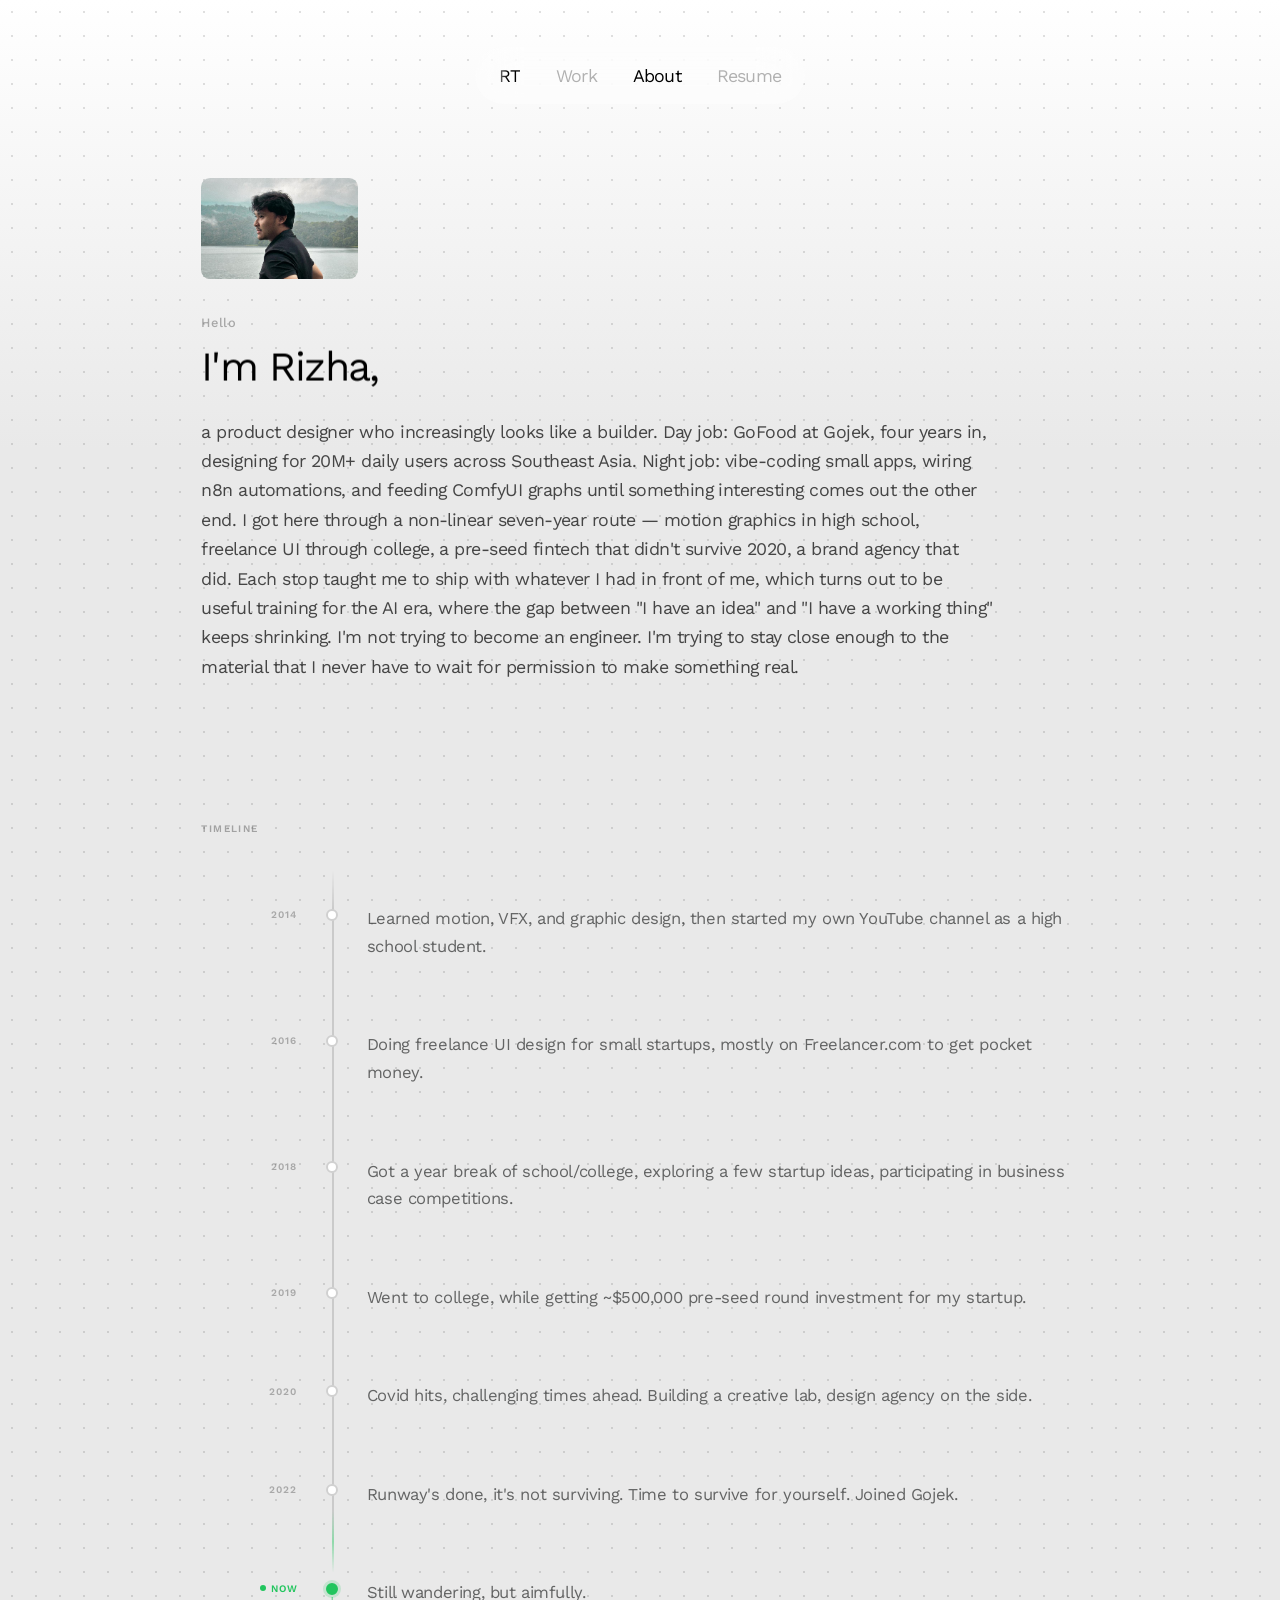
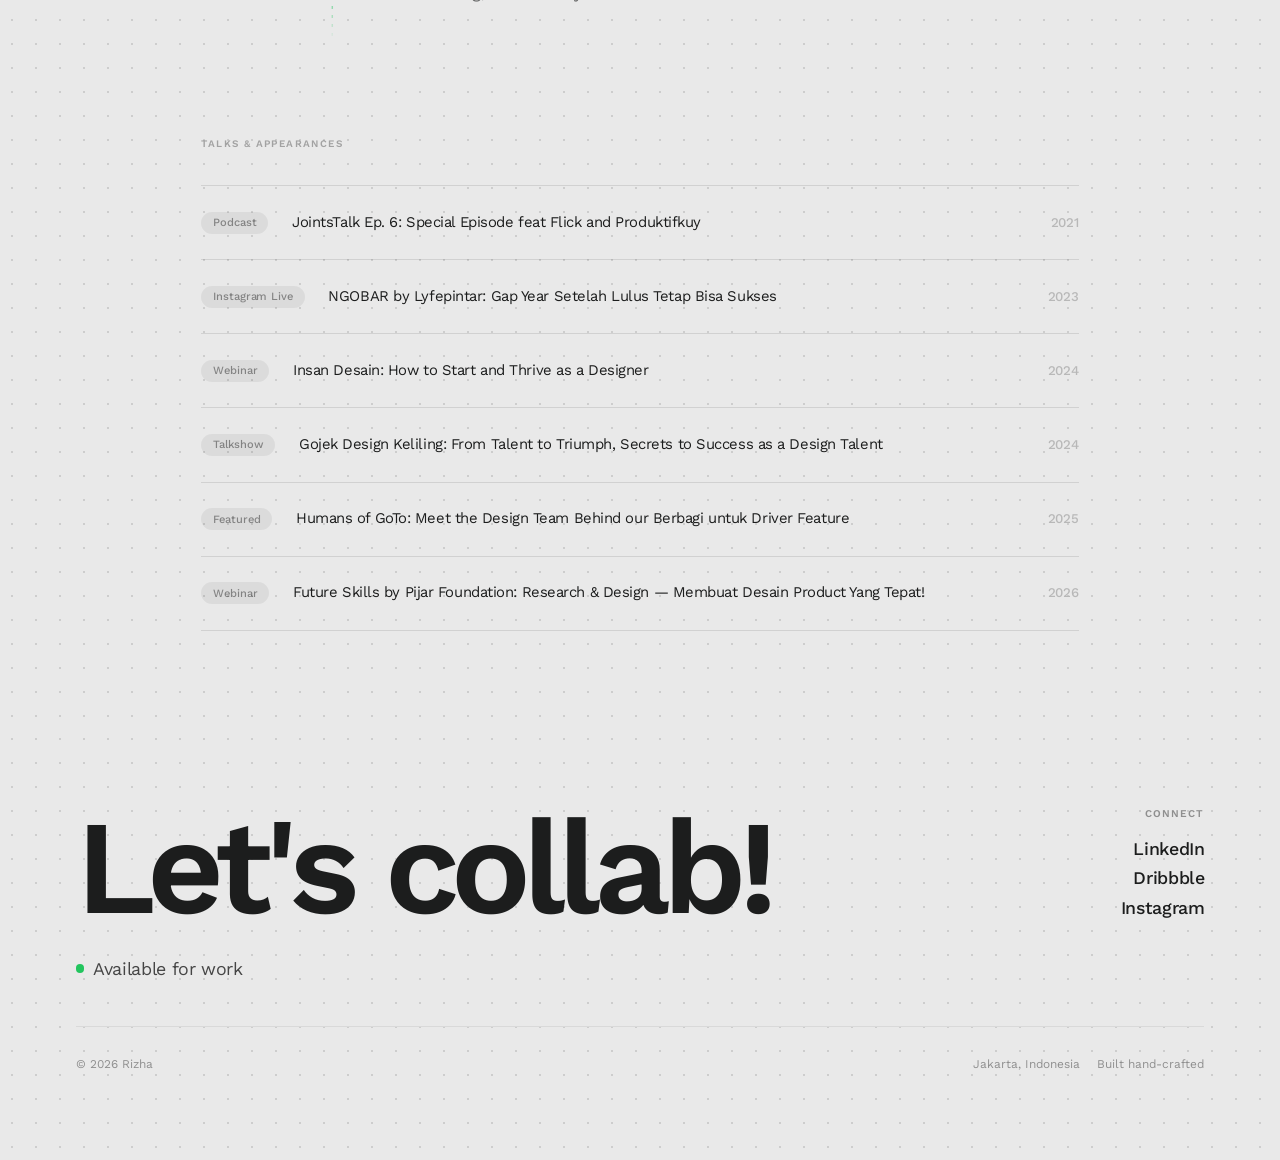
==== about.html @ 887050c5 "Update resume header and footer social links across all pages - Remove "Resume" label and shrink nam" ====
<!DOCTYPE html>
<html lang="en">
<head>
  <meta charset="UTF-8">
  <meta name="viewport" content="width=device-width, initial-scale=1.0">
  <title>About — Rizha Teuku</title>
  <meta name="description" content="The story of how I got here — motion graphics, startups, a pandemic, and eventually Gojek.">
  <link rel="icon" type="image/svg+xml" href="favicon.svg">
  <link rel="preconnect" href="https://fonts.googleapis.com">
  <link rel="preconnect" href="https://fonts.gstatic.com" crossorigin>
  <link href="https://fonts.googleapis.com/css2?family=Work+Sans:wght@400;500;600&display=swap" rel="stylesheet">
  <style>
    *, *::before, *::after { box-sizing: border-box; margin: 0; padding: 0; }
    html { scroll-behavior: smooth; }
    a { color: inherit; text-decoration: none; }
    img { display: block; }

    body {
      font-family: 'Work Sans', sans-serif;
      background-color: #e9e9e9;
      background-image:
        radial-gradient(circle, rgba(0,0,0,0.12) 1px, transparent 1px),
        linear-gradient(to bottom, #ffffff 0%, #e9e9e9 clamp(400px, 35vw, 900px));
      background-size: 24px 24px, 100% 100%;
      background-repeat: repeat, no-repeat;
      min-height: 100vh;
      color: #1c1d1d;
      -webkit-font-smoothing: antialiased;
      overflow-x: hidden;
    }

    /* ── NAV ──────────────────────────────────────────────── */
    nav {
      position: fixed;
      top: clamp(20px, 3.7vw, 64px);
      left: 50%;
      transform: translateX(-50%) translateY(-8px);
      display: flex;
      align-items: center;
      gap: clamp(20px, 2.78vw, 48px);
      padding: clamp(10px, 1.39vw, 24px) clamp(16px, 1.85vw, 32px);
      background: rgba(255, 255, 255, 0.4);
      backdrop-filter: blur(20px);
      -webkit-backdrop-filter: blur(20px);
      border-radius: 60px;
      font-size: clamp(13px, 1.39vw, 24px);
      letter-spacing: -0.04em;
      white-space: nowrap;
      z-index: 100;
      opacity: 0;
      animation: navIn 0.7s cubic-bezier(0.16, 1, 0.3, 1) 0.1s forwards;
    }
    .nav-logo {
      background: linear-gradient(90deg,
        #000 0%, #000 20%,
        #777 35%, #ccc 48%, #fff 50%, #ccc 52%, #777 65%,
        #000 80%, #000 100%
      );
      background-size: 300% 100%;
      background-position: 100% center;
      -webkit-background-clip: text;
      background-clip: text;
      -webkit-text-fill-color: transparent;
      color: transparent;
      transition:
        background-position 0.5s cubic-bezier(0.16, 1, 0.3, 1),
        letter-spacing     0.4s cubic-bezier(0.34, 1.56, 0.64, 1);
    }
    .nav-logo:hover {
      background-position: 50% center;
      letter-spacing: 0.1em;
    }
    .nav-link { color: rgba(0, 0, 0, 0.3); transition: color 0.2s; }
    .nav-link:hover { color: #000; }
    .nav-link.active { color: #000; }

    /* ── HERO ─────────────────────────────────────────────── */
    .hero {
      padding: clamp(120px, 13.89vw, 240px) clamp(24px, 15.74vw, 272px) clamp(60px, 5.56vw, 96px);
    }
    .hero-photo {
      width: clamp(131px, 12.24vw, 206px);
      height: auto;
      border-radius: clamp(8px, 0.7vw, 12px);
      margin-bottom: clamp(24px, 2.8vw, 48px);
      display: block;
      opacity: 0;
      transform: translateY(16px);
      animation: fadeUp 0.8s cubic-bezier(0.16, 1, 0.3, 1) 0.2s forwards;
    }
    .greeting-wrap {
      overflow: hidden;
      height: clamp(20px, 1.6vw, 28px);
      margin-bottom: clamp(6px, 0.7vw, 12px);
      opacity: 0;
      animation: fadeUp 0.6s cubic-bezier(0.16, 1, 0.3, 1) 0.15s forwards;
    }
    .greeting {
      display: block;
      font-size: clamp(12px, 1vw, 17px);
      font-weight: 500;
      letter-spacing: 0.05em;
      color: rgba(0, 0, 0, 0.3);
      opacity: 0;
      transform: translateY(10px);
      transition: opacity 0.4s ease, transform 0.45s cubic-bezier(0.16, 1, 0.3, 1);
    }
    .greeting.visible { opacity: 1; transform: translateY(0); }
    .greeting.leaving { opacity: 0; transform: translateY(-10px); }

    .hero h1 {
      font-size: clamp(22px, 3.2vw, 54px);
      font-weight: 400;
      line-height: 1.12;
      letter-spacing: -0.04em;
      margin-bottom: clamp(16px, 1.85vw, 32px);
    }
    .line-mask {
      display: block;
      overflow: hidden;
      padding-bottom: 0.06em;
    }
    .line-inner {
      display: block;
      will-change: transform;
    }
    .line-inner.black {
      color: #000;
      transform: translateY(110%);
      animation: lineUp 1s cubic-bezier(0.16, 1, 0.3, 1) 0.35s forwards;
    }
    .line-inner.gray {
      color: #8f8f8f;
      transform: translateY(110%);
      animation: lineUp 1s cubic-bezier(0.16, 1, 0.3, 1) 0.52s forwards;
    }
    .hero-caption {
      font-size: clamp(15px, 1.39vw, 24px);
      color: #454545;
      letter-spacing: -0.03em;
      line-height: 1.65;
      max-width: 72ch;
      opacity: 0;
      transform: translateY(16px);
      animation: fadeUp 0.8s cubic-bezier(0.16, 1, 0.3, 1) 0.85s forwards;
    }

    /* ── SHARED SECTION LAYOUT ────────────────────────────── */
    .content-section {
      padding: clamp(40px, 5.56vw, 96px) clamp(24px, 15.74vw, 272px) clamp(64px, 7.5vw, 130px);
    }
    .section-label {
      font-size: clamp(10px, 0.75vw, 12px);
      font-weight: 600;
      letter-spacing: 0.14em;
      text-transform: uppercase;
      color: rgba(0, 0, 0, 0.3);
      margin-bottom: clamp(24px, 2.78vw, 48px);
    }

    /* ── TIMELINE ─────────────────────────────────────────── */
    .timeline-list {
      position: relative;
    }
    /* solid spine: fades in at top, ends at transparent just before the Now dot */
    .timeline-list::before {
      content: '';
      position: absolute;
      left: calc(clamp(56px, 7.5vw, 128px) + clamp(14px, 1.85vw, 32px) + 11px);
      top: 0;
      bottom: 0;
      width: 1.5px;
      background: linear-gradient(
        to bottom,
        transparent 0%,
        rgba(0, 0, 0, 0.13) 5%,
        rgba(0, 0, 0, 0.13) 83%,
        rgba(34, 197, 94, 0.45) 87%,
        transparent 91%
      );
      transform-origin: top;
      transform: scaleY(0);
      transition: transform 1.5s cubic-bezier(0.16, 1, 0.3, 1);
    }
    .timeline-list.spine-visible::before {
      transform: scaleY(1);
    }
    .timeline-entry {
      display: grid;
      grid-template-columns: clamp(56px, 7.5vw, 128px) 22px 1fr;
      column-gap: clamp(14px, 1.85vw, 32px);
      align-items: start;
      padding: clamp(24px, 2.78vw, 48px) 0;
      opacity: 0;
      transform: translateY(20px);
      transition:
        opacity   0.65s cubic-bezier(0.16, 1, 0.3, 1),
        transform 0.65s cubic-bezier(0.16, 1, 0.3, 1);
    }
    .timeline-entry.revealed { opacity: 1; transform: translateY(0); }

    .timeline-year {
      font-size: clamp(10px, 0.76vw, 13px);
      font-weight: 600;
      letter-spacing: 0.10em;
      text-transform: uppercase;
      color: rgba(0, 0, 0, 0.28);
      padding-top: 0.35em;
      text-align: right;
      white-space: nowrap;
      transition: color 0.2s;
    }
    .timeline-entry:hover .timeline-year { color: rgba(0, 0, 0, 0.55); }
    .timeline-year.now {
      display: flex;
      align-items: center;
      justify-content: flex-end;
      gap: 5px;
      color: #22c55e;
      letter-spacing: 0.08em;
    }
    .now-dot {
      display: inline-block;
      width: 6px;
      height: 6px;
      border-radius: 50%;
      background: #22c55e;
      flex-shrink: 0;
      animation: dotPulse 2.4s ease-in-out infinite;
    }
    .timeline-dot-col {
      display: flex;
      justify-content: center;
      padding-top: 0.2em;
      position: relative;
    }
    /* dotted fading tail below the Now dot */
    .timeline-entry:last-child .timeline-dot-col::after {
      content: '';
      position: absolute;
      top: calc(0.2em + 14px);
      left: 50%;
      transform: translateX(-50%);
      width: 1.5px;
      height: 52px;
      background-image: repeating-linear-gradient(
        to bottom,
        rgba(34, 197, 94, 0.55) 0px,
        rgba(34, 197, 94, 0.55) 3px,
        transparent 3px,
        transparent 9px
      );
      -webkit-mask-image: linear-gradient(to bottom, black 0%, transparent 85%);
      mask-image: linear-gradient(to bottom, black 0%, transparent 85%);
      pointer-events: none;
    }
    .timeline-dot {
      width: 12px;
      height: 12px;
      border-radius: 50%;
      background: #fff;
      border: 2px solid #d0d0d0;
      flex-shrink: 0;
      position: relative;
      z-index: 1;
      transition:
        border-color 0.25s,
        transform    0.3s cubic-bezier(0.34, 1.56, 0.64, 1);
    }
    .timeline-entry:hover .timeline-dot {
      border-color: #888;
      transform: scale(1.25);
    }
    .timeline-entry:last-child .timeline-dot {
      background: #22c55e;
      border-color: #22c55e;
      box-shadow: 0 0 0 3px rgba(34, 197, 94, 0.18);
      animation: dotPulse 2.4s ease-in-out infinite;
    }
    .timeline-entry:last-child:hover .timeline-dot { transform: scale(1.2); }
    .timeline-text {
      font-size: clamp(15px, 1.3vw, 22px);
      color: rgba(28, 29, 29, 0.65);
      letter-spacing: -0.025em;
      line-height: 1.65;
      transition: color 0.2s;
    }
    .timeline-entry:hover .timeline-text { color: #1c1d1d; }

    /* ── TALKS ────────────────────────────────────────────── */
    .talk-entry {
      display: grid;
      grid-template-columns: auto 1fr auto;
      align-items: baseline;
      gap: clamp(12px, 1.85vw, 32px);
      padding: clamp(18px, 2vw, 34px) 0;
      border-top: 1px solid rgba(0, 0, 0, 0.1);
      opacity: 0;
      transform: translateY(20px);
      transition:
        opacity  0.65s cubic-bezier(0.16, 1, 0.3, 1),
        transform 0.65s cubic-bezier(0.16, 1, 0.3, 1);
    }
    .talk-entry:last-child { border-bottom: 1px solid rgba(0, 0, 0, 0.1); }
    .talk-entry.revealed { opacity: 1; transform: translateY(0); }

    .talk-type {
      font-size: clamp(11px, 0.87vw, 15px);
      font-weight: 500;
      letter-spacing: -0.01em;
      color: rgba(0, 0, 0, 0.4);
      background: rgba(0, 0, 0, 0.06);
      border-radius: 100px;
      padding: clamp(3px, 0.35vw, 6px) clamp(10px, 0.93vw, 16px);
      white-space: nowrap;
      align-self: center;
    }
    .talk-title {
      font-size: clamp(14px, 1.16vw, 20px);
      color: #1c1d1d;
      letter-spacing: -0.03em;
      line-height: 1.45;
    }
    .talk-year {
      font-size: clamp(13px, 1.04vw, 18px);
      font-weight: 500;
      color: #b8b8b8;
      letter-spacing: -0.02em;
      white-space: nowrap;
    }

    /* ── FOOTER ───────────────────────────────────────────── */
    footer {
      background-color: #e9e9e9;
      background-image: radial-gradient(circle, rgba(0,0,0,0.12) 1px, transparent 1px);
      background-size: 24px 24px;
      padding: clamp(60px, 5.79vw, 100px) clamp(24px, 5.9vw, 102px) clamp(60px, 6.94vw, 120px);
    }
    .footer-top {
      display: flex;
      align-items: flex-start;
      justify-content: space-between;
      padding-bottom: clamp(32px, 3.7vw, 64px);
      gap: 24px;
    }
    .available-tag {
      display: flex;
      align-items: center;
      gap: clamp(8px, 0.69vw, 12px);
      margin-top: clamp(16px, 1.85vw, 32px);
    }
    .available-dot {
      width: clamp(8px, 0.69vw, 12px);
      height: clamp(8px, 0.69vw, 12px);
      border-radius: 50%;
      background: #22c55e;
      flex-shrink: 0;
      animation: dotPulse 2.4s ease-in-out 2s infinite;
    }
    .available-text {
      font-size: clamp(13px, 1.39vw, 24px);
      color: #454545;
      letter-spacing: -0.02em;
    }
    .connect-col {
      display: flex;
      flex-direction: column;
      gap: clamp(12px, 1.39vw, 24px);
      padding-top: clamp(4px, 0.46vw, 8px);
      text-align: right;
      opacity: 0;
      transform: translateY(20px);
      transition: opacity 0.8s cubic-bezier(0.16, 1, 0.3, 1), transform 0.8s cubic-bezier(0.16, 1, 0.3, 1);
    }
    .connect-col.visible { opacity: 1; transform: translateY(0); }
    .connect-label {
      font-size: clamp(10px, 0.81vw, 14px);
      font-weight: 600;
      color: #8f8f8f;
      letter-spacing: 0.1em;
      text-transform: uppercase;
    }
    .connect-links {
      display: flex;
      flex-direction: column;
      gap: clamp(6px, 0.69vw, 12px);
    }
    .connect-links a {
      font-size: clamp(14px, 1.39vw, 24px);
      font-weight: 500;
      color: #1c1d1d;
      letter-spacing: -0.02em;
      transition: opacity 0.2s;
    }
    .connect-links a:hover { opacity: 0.4; }
    .footer-bottom {
      display: flex;
      justify-content: space-between;
      align-items: center;
      padding-top: clamp(20px, 2.31vw, 40px);
      border-top: 1px solid #d9d9d9;
      font-size: clamp(11px, 0.93vw, 16px);
      color: #8f8f8f;
    }
    .footer-right { display: flex; gap: clamp(12px, 1.39vw, 24px); }
    .lets-collab {
      font-size: clamp(48px, 10.42vw, 180px);
      font-weight: 600;
      color: #1c1d1d;
      letter-spacing: -0.06em;
      line-height: 1;
      opacity: 0;
      transform: translateY(32px);
      transition: opacity 1s cubic-bezier(0.16, 1, 0.3, 1), transform 1s cubic-bezier(0.16, 1, 0.3, 1);
    }
    .lets-collab.visible { opacity: 1; transform: translateY(0); }

    /* ── KEYFRAMES ────────────────────────────────────────── */
    @keyframes navIn {
      to { opacity: 1; transform: translateX(-50%) translateY(0); }
    }
    @keyframes lineUp {
      to { transform: translateY(0); }
    }
    @keyframes fadeUp {
      to { opacity: 1; transform: translateY(0); }
    }
    @keyframes dotPulse {
      0%, 100% { box-shadow: 0 0 0 0 rgba(34, 197, 94, 0.5); }
      50%       { box-shadow: 0 0 0 6px rgba(34, 197, 94, 0); }
    }

    /* ── CURSOR ──────────────────────────────────────────── */
    @media (hover: hover) and (pointer: fine) {
      body, a, button { cursor: none; }

      #cursor-glow {
        position: fixed;
        top: 0; left: 0;
        width: 32px; height: 32px;
        border-radius: 50%;
        border: 1.5px solid rgba(0, 0, 0, 0.55);
        background: rgba(255, 255, 255, 0.25);
        backdrop-filter: blur(4px);
        -webkit-backdrop-filter: blur(4px);
        pointer-events: none;
        z-index: 9999;
        will-change: transform;
        opacity: 0;
        transition:
          opacity       0.35s ease,
          width         0.45s cubic-bezier(0.34, 1.56, 0.64, 1),
          height        0.45s cubic-bezier(0.34, 1.56, 0.64, 1),
          border-radius 0.45s cubic-bezier(0.16, 1, 0.3, 1),
          border-color  0.35s ease,
          background    0.35s ease,
          backdrop-filter        0.35s ease,
          -webkit-backdrop-filter 0.35s ease;
      }
      #cursor-glow::before {
        content: '';
        position: absolute;
        top: 50%; left: 50%;
        width: 4px; height: 4px;
        border-radius: 50%;
        background: rgba(0, 0, 0, 0.6);
        transform: translate(-50%, -50%);
        transition: opacity 0.2s ease, transform 0.3s cubic-bezier(0.34, 1.56, 0.64, 1);
      }
      #cursor-glow.active { opacity: 1; }
      #cursor-glow.hovering {
        width: 52px; height: 52px;
        border-color: rgba(0, 0, 0, 0.2);
        background: rgba(255, 255, 255, 0.12);
      }
      #cursor-glow.hovering::before {
        opacity: 0;
        transform: translate(-50%, -50%) scale(0);
      }
      #cursor-glow.clicking {
        width: 20px; height: 20px;
        background: rgba(0, 0, 0, 0.08);
        border-color: rgba(0, 0, 0, 0.5);
      }
      #cursor-glow.clicking::before {
        transform: translate(-50%, -50%) scale(2);
        background: rgba(0, 0, 0, 0.7);
      }
      #cursor-glow.text-cursor {
        width: 2px;
        height: var(--text-h, 48px);
        border-radius: 2px;
        border-color: #007AFF;
        background: #007AFF;
        backdrop-filter: blur(0px);
        -webkit-backdrop-filter: blur(0px);
      }
      #cursor-glow.text-cursor::before { opacity: 0; }
    }

    /* ── RESPONSIVE ───────────────────────────────────────── */
    @media (max-width: 640px) {
      .talk-entry {
        grid-template-columns: auto 1fr;
        grid-template-rows: auto auto;
        gap: clamp(8px, 2vw, 14px);
      }
      .talk-year {
        grid-column: 2;
        grid-row: 2;
        padding-top: 2px;
      }
    }
    @media (max-width: 768px) {
      .footer-top { flex-direction: column; gap: 40px; }
      .connect-col { text-align: left; }
    }
    @media (max-width: 480px) {
      .footer-bottom { flex-direction: column; gap: 12px; text-align: center; }
      .footer-right { flex-direction: column; align-items: center; gap: 4px; }
    }
    @media (prefers-reduced-motion: reduce) {
      nav, .hero-photo, .greeting-wrap, .hero h1 .line-inner, .hero-caption,
      .timeline-entry, .talk-entry, .lets-collab, .connect-col {
        animation: none !important;
        transition: none !important;
        opacity: 1 !important;
        transform: none !important;
      }
      .now-dot, .available-dot { animation: none; }
    }
  </style>
</head>
<body>

  <!-- NAV -->
  <nav>
    <a href="/" class="nav-logo">RT</a>
    <a href="/#work" class="nav-link">Work</a>
    <a href="about.html" class="nav-link active">About</a>
    <a href="resume.html" class="nav-link">Resume</a>
  </nav>

  <!-- HERO -->
  <section class="hero">
    <img src="rizha photo.png" alt="Rizha Teuku" class="hero-photo">
    <div class="greeting-wrap">
      <span class="greeting" id="hero-greeting">Hello</span>
    </div>
    <h1>
      <span class="line-mask"><span class="line-inner black">I'm Rizha,</span></span>
    </h1>
    <p class="hero-caption">
      a product designer who increasingly looks like a builder. Day job: GoFood at Gojek, four years in, designing for 20M+ daily users across Southeast Asia. Night job: vibe-coding small apps, wiring n8n automations, and feeding ComfyUI graphs until something interesting comes out the other end. I got here through a non-linear seven-year route — motion graphics in high school, freelance UI through college, a pre-seed fintech that didn't survive 2020, a brand agency that did. Each stop taught me to ship with whatever I had in front of me, which turns out to be useful training for the AI era, where the gap between "I have an idea" and "I have a working thing" keeps shrinking. I'm not trying to become an engineer. I'm trying to stay close enough to the material that I never have to wait for permission to make something real.
    </p>
  </section>

  <!-- TIMELINE -->
  <section class="content-section">
    <p class="section-label">Timeline</p>

    <div class="timeline-list">
      <div class="timeline-entry">
        <span class="timeline-year">2014</span>
        <div class="timeline-dot-col"><div class="timeline-dot"></div></div>
        <p class="timeline-text">Learned motion, VFX, and graphic design, then started my own YouTube channel as a high school student.</p>
      </div>

      <div class="timeline-entry">
        <span class="timeline-year">2016</span>
        <div class="timeline-dot-col"><div class="timeline-dot"></div></div>
        <p class="timeline-text">Doing freelance UI design for small startups, mostly on Freelancer.com to get pocket money.</p>
      </div>

      <div class="timeline-entry">
        <span class="timeline-year">2018</span>
        <div class="timeline-dot-col"><div class="timeline-dot"></div></div>
        <p class="timeline-text">Got a year break of school/college, exploring a few startup ideas, participating in business case competitions.</p>
      </div>

      <div class="timeline-entry">
        <span class="timeline-year">2019</span>
        <div class="timeline-dot-col"><div class="timeline-dot"></div></div>
        <p class="timeline-text">Went to college, while getting ~$500,000 pre-seed round investment for my startup.</p>
      </div>

      <div class="timeline-entry">
        <span class="timeline-year">2020</span>
        <div class="timeline-dot-col"><div class="timeline-dot"></div></div>
        <p class="timeline-text">Covid hits, challenging times ahead. Building a creative lab, design agency on the side.</p>
      </div>

      <div class="timeline-entry">
        <span class="timeline-year">2022</span>
        <div class="timeline-dot-col"><div class="timeline-dot"></div></div>
        <p class="timeline-text">Runway's done, it's not surviving. Time to survive for yourself. Joined Gojek.</p>
      </div>

      <div class="timeline-entry">
        <span class="timeline-year now"><span class="now-dot"></span>Now</span>
        <div class="timeline-dot-col"><div class="timeline-dot"></div></div>
        <p class="timeline-text">Still wandering, but aimfully.</p>
      </div>
    </div>
  </section>

  <!-- TALKS -->
  <section class="content-section" style="padding-top: 0;">
    <p class="section-label">Talks & Appearances</p>

    <div class="talk-entry">
      <span class="talk-type">Podcast</span>
      <span class="talk-title">JointsTalk Ep. 6: Special Episode feat Flick and Produktifkuy</span>
      <span class="talk-year">2021</span>
    </div>

    <div class="talk-entry">
      <span class="talk-type">Instagram Live</span>
      <span class="talk-title">NGOBAR by Lyfepintar: Gap Year Setelah Lulus Tetap Bisa Sukses</span>
      <span class="talk-year">2023</span>
    </div>

    <div class="talk-entry">
      <span class="talk-type">Webinar</span>
      <span class="talk-title">Insan Desain: How to Start and Thrive as a Designer</span>
      <span class="talk-year">2024</span>
    </div>

    <div class="talk-entry">
      <span class="talk-type">Talkshow</span>
      <span class="talk-title">Gojek Design Keliling: From Talent to Triumph, Secrets to Success as a Design Talent</span>
      <span class="talk-year">2024</span>
    </div>

    <div class="talk-entry">
      <span class="talk-type">Featured</span>
      <span class="talk-title">Humans of GoTo: Meet the Design Team Behind our Berbagi untuk Driver Feature</span>
      <span class="talk-year">2025</span>
    </div>

    <div class="talk-entry">
      <span class="talk-type">Webinar</span>
      <span class="talk-title">Future Skills by Pijar Foundation: Research &amp; Design — Membuat Desain Product Yang Tepat!</span>
      <span class="talk-year">2026</span>
    </div>
  </section>

  <!-- FOOTER -->
  <footer>
    <div class="footer-top">
      <div class="identity">
        <p class="lets-collab">Let's collab!</p>
        <div class="available-tag">
          <div class="available-dot"></div>
          <span class="available-text">Available for work</span>
        </div>
      </div>
      <div class="connect-col">
        <p class="connect-label">Connect</p>
        <div class="connect-links">
          <a href="https://www.linkedin.com/in/rizhateuku/" target="_blank" rel="noopener">LinkedIn</a>
          <a href="https://dribbble.com/rizhateuku" target="_blank" rel="noopener">Dribbble</a>
          <a href="https://www.instagram.com/rizhateuku/" target="_blank" rel="noopener">Instagram</a>
        </div>
      </div>
    </div>
    <div class="footer-bottom">
      <span>© 2026 Rizha</span>
      <div class="footer-right">
        <span>Jakarta, Indonesia</span>
        <span>Built hand-crafted</span>
      </div>
    </div>
  </footer>

  <div id="cursor-glow" aria-hidden="true"></div>

  <script>
    ;(function () {
      const cur = document.getElementById('cursor-glow');
      if (!cur || !window.matchMedia('(hover: hover) and (pointer: fine)').matches) return;

      let mx = 0, my = 0, cx = -60, cy = -60;

      document.addEventListener('mousemove', e => { mx = e.clientX; my = e.clientY; cur.classList.add('active'); }, { passive: true });
      document.addEventListener('mouseleave', () => cur.classList.remove('active'));
      document.addEventListener('mouseenter', () => cur.classList.add('active'));
      document.addEventListener('mousedown', () => cur.classList.add('clicking'));
      document.addEventListener('mouseup',   () => cur.classList.remove('clicking'));

      document.querySelectorAll('a, button').forEach(el => {
        el.addEventListener('mouseenter', () => cur.classList.add('hovering'));
        el.addEventListener('mouseleave', () => cur.classList.remove('hovering'));
      });

      document.querySelectorAll('h1, h2, h3, h4, h5, h6, p, li, blockquote, figcaption, dt, dd').forEach(el => {
        if (el.closest('a, button')) return;
        el.addEventListener('mouseenter', () => {
          const fs = parseFloat(getComputedStyle(el).fontSize);
          cur.style.setProperty('--text-h', fs + 'px');
          cur.classList.remove('hovering');
          cur.classList.add('text-cursor');
        });
        el.addEventListener('mouseleave', () => cur.classList.remove('text-cursor'));
      });

      (function tick() {
        cx += (mx - cx) * 0.13;
        cy += (my - cy) * 0.13;
        cur.style.left = cx + 'px';
        cur.style.top  = cy + 'px';
        cur.style.transform = 'translate(-50%, -50%)';
        requestAnimationFrame(tick);
      })();
    })();

    // Scroll reveals
    const io = new IntersectionObserver(entries => {
      entries.forEach(e => {
        if (!e.isIntersecting) return;
        e.target.classList.add('revealed');
        io.unobserve(e.target);
      });
    }, { threshold: 0.12, rootMargin: '0px 0px -32px 0px' });

    document.querySelectorAll('.timeline-entry, .talk-entry').forEach((el, i) => {
      el.style.transitionDelay = (i % 4) * 60 + 'ms';
      io.observe(el);
    });

    const timelineList = document.querySelector('.timeline-list');
    if (timelineList) {
      new IntersectionObserver((entries, obs) => {
        if (!entries[0].isIntersecting) return;
        timelineList.classList.add('spine-visible');
        obs.disconnect();
      }, { threshold: 0.15 }).observe(timelineList);
    }

    const revealOnScroll = (el, delay = 0) => {
      if (!el) return;
      new IntersectionObserver((entries, obs) => {
        if (!entries[0].isIntersecting) return;
        el.style.transitionDelay = delay + 'ms';
        el.classList.add('visible');
        obs.disconnect();
      }, { threshold: 0.12, rootMargin: '0px 0px -40px 0px' }).observe(el);
    };

    revealOnScroll(document.querySelector('.lets-collab'));
    revealOnScroll(document.querySelector('.connect-col'), 150);

    // Cycling multilingual greeting
    (function () {
      const words = ['Hello', 'Halo', 'Hola', 'Привет', '안녕하세요', 'こんにちは', '你好', 'नमस्ते'];
      const el = document.getElementById('hero-greeting');
      if (!el) return;
      let i = 0;

      setTimeout(() => el.classList.add('visible'), 850);

      setInterval(() => {
        el.classList.remove('visible');
        el.classList.add('leaving');
        setTimeout(() => {
          i = (i + 1) % words.length;
          el.textContent = words[i];
          el.classList.remove('leaving');
          requestAnimationFrame(() => requestAnimationFrame(() => el.classList.add('visible')));
        }, 450);
      }, 2600);
    })();
  </script>
</body>
</html>
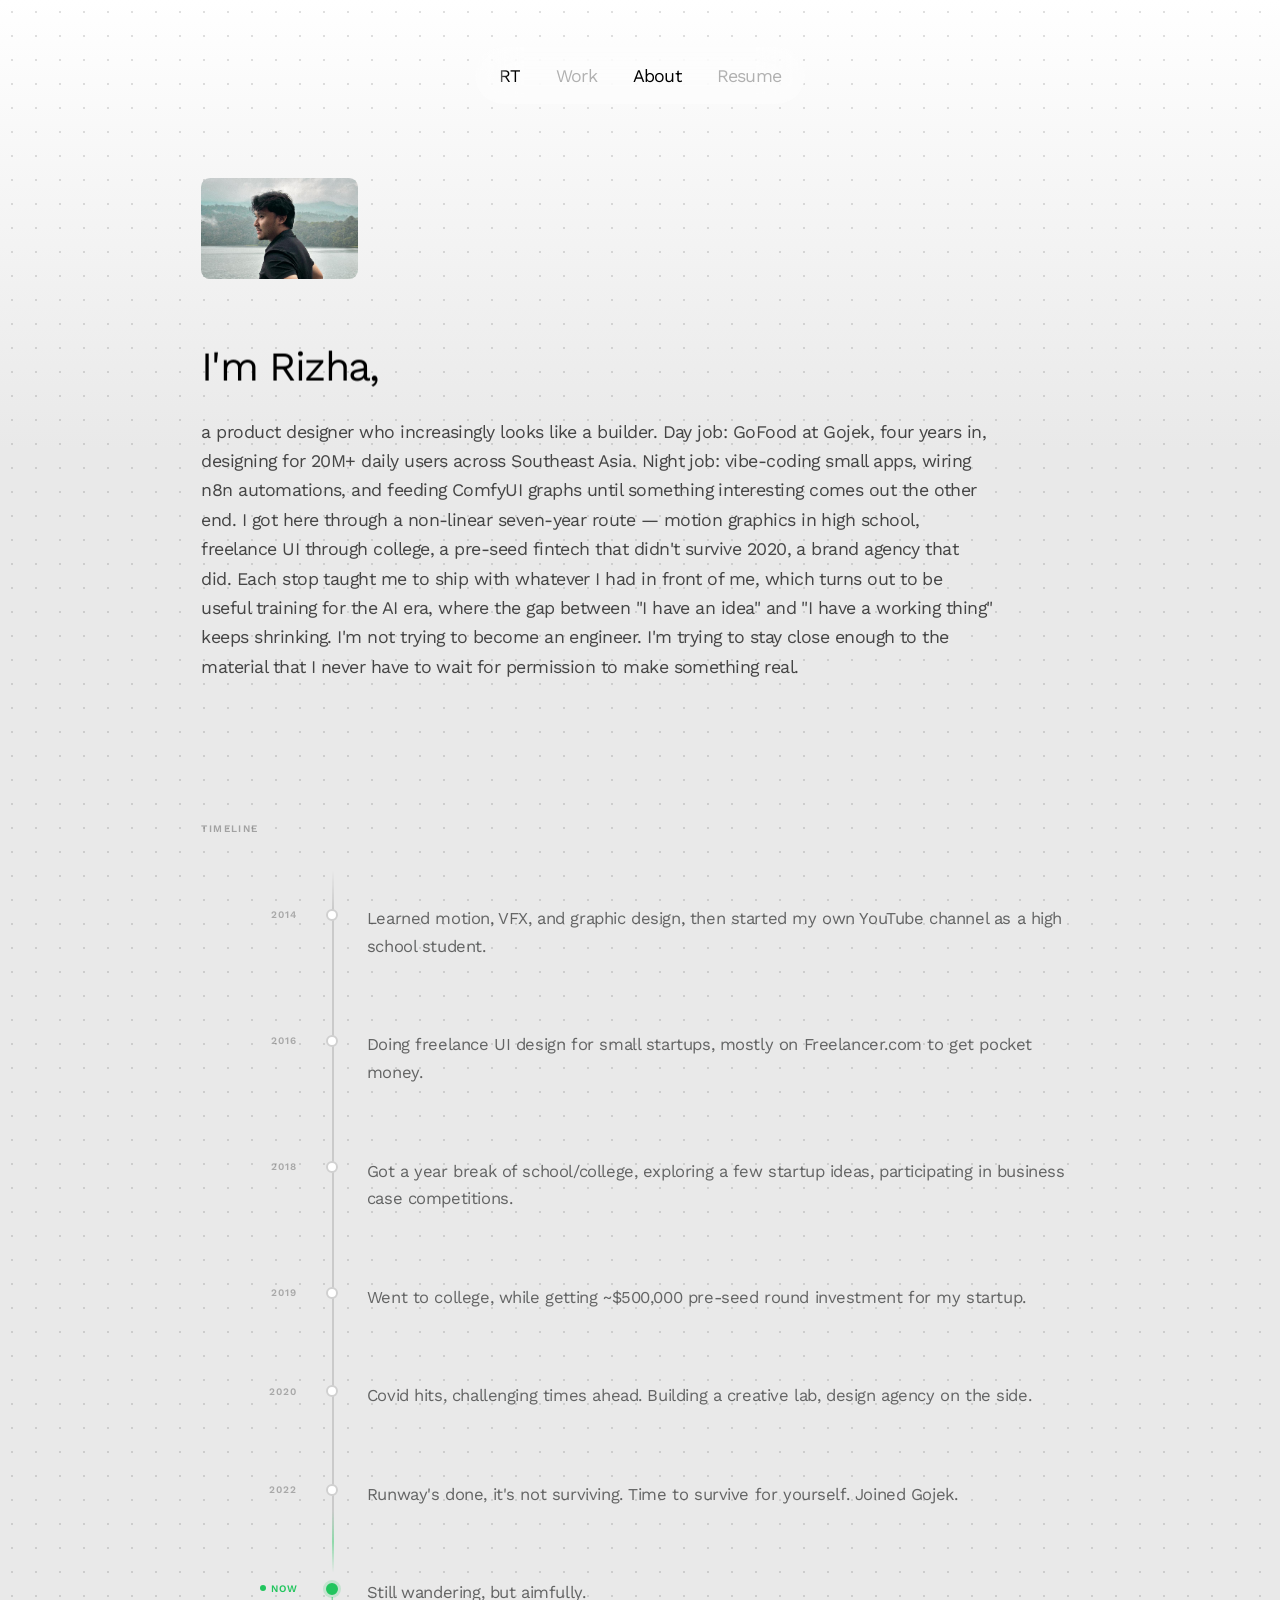
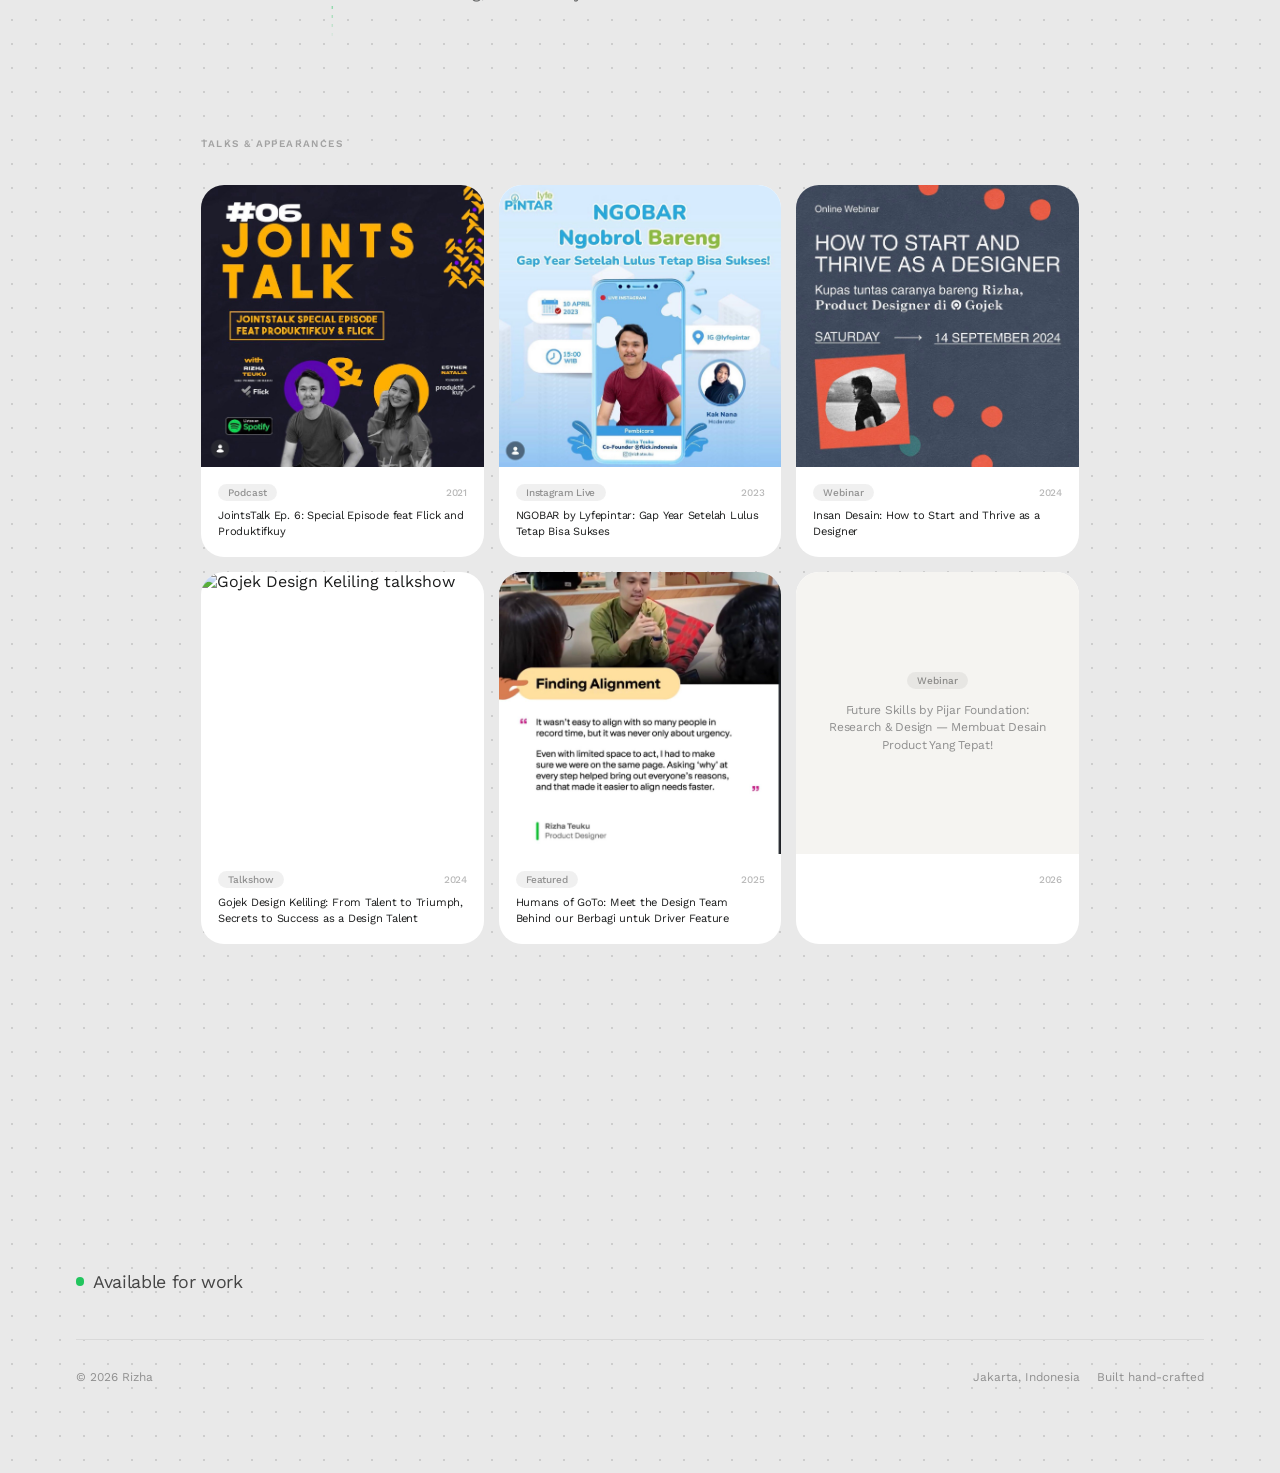
==== commit d8ef4140: "Redesign Talks section as image card grid with hover effects Replaces the plain text list with a 3-c" ====
--- a/about.html
+++ b/about.html
@@ -288,45 +288,115 @@
     .timeline-entry:hover .timeline-text { color: #1c1d1d; }
 
     /* ── TALKS ────────────────────────────────────────────── */
-    .talk-entry {
+    .talks-grid {
       display: grid;
-      grid-template-columns: auto 1fr auto;
-      align-items: baseline;
-      gap: clamp(12px, 1.85vw, 32px);
-      padding: clamp(18px, 2vw, 34px) 0;
-      border-top: 1px solid rgba(0, 0, 0, 0.1);
+      grid-template-columns: repeat(3, 1fr);
+      gap: clamp(10px, 1.2vw, 18px);
+    }
+    .talk-card {
+      border-radius: clamp(14px, 1.8vw, 28px);
+      overflow: hidden;
+      background: #fff;
+      display: flex;
+      flex-direction: column;
       opacity: 0;
       transform: translateY(20px);
       transition:
-        opacity  0.65s cubic-bezier(0.16, 1, 0.3, 1),
-        transform 0.65s cubic-bezier(0.16, 1, 0.3, 1);
-    }
-    .talk-entry:last-child { border-bottom: 1px solid rgba(0, 0, 0, 0.1); }
-    .talk-entry.revealed { opacity: 1; transform: translateY(0); }
-
+        opacity    0.65s cubic-bezier(0.16, 1, 0.3, 1),
+        transform  0.65s cubic-bezier(0.16, 1, 0.3, 1),
+        box-shadow 0.4s ease;
+    }
+    .talk-card.revealed { opacity: 1; transform: translateY(0); }
+    .talk-card:hover { box-shadow: 0 12px 40px rgba(0,0,0,0.10); }
+
+    .talk-card-img-wrap {
+      position: relative;
+      overflow: hidden;
+      aspect-ratio: 1;
+      flex-shrink: 0;
+    }
+    .talk-card-img {
+      width: 100%; height: 100%;
+      object-fit: cover;
+      display: block;
+      transition: transform 0.6s cubic-bezier(0.16, 1, 0.3, 1);
+      user-select: none;
+      pointer-events: none;
+      draggable: false;
+    }
+    .talk-card:hover .talk-card-img { transform: scale(1.05); }
+
+    .talk-card-overlay {
+      position: absolute; inset: 0;
+      background: rgba(0,0,0,0);
+      display: flex; align-items: center; justify-content: center;
+      transition: background 0.3s ease;
+    }
+    .talk-card:hover .talk-card-overlay { background: rgba(0,0,0,0.22); }
+
+    .talk-card-icon {
+      width: clamp(36px, 3vw, 52px);
+      height: clamp(36px, 3vw, 52px);
+      background: #fff;
+      border-radius: 50%;
+      display: flex; align-items: center; justify-content: center;
+      opacity: 0;
+      transform: scale(0.5);
+      transition:
+        opacity   0.22s ease,
+        transform 0.32s cubic-bezier(0.34, 1.56, 0.64, 1);
+    }
+    .talk-card:hover .talk-card-icon { opacity: 1; transform: scale(1); }
+    .talk-card-icon svg { width: clamp(12px, 1.1vw, 18px); height: clamp(12px, 1.1vw, 18px); }
+
+    .talk-card-placeholder {
+      aspect-ratio: 1;
+      background: #f5f4f1;
+      display: flex; flex-direction: column;
+      align-items: center; justify-content: center;
+      gap: clamp(8px, 1vw, 14px);
+      padding: clamp(20px, 2.5vw, 36px);
+      text-align: center;
+    }
+    .talk-card-placeholder-title {
+      font-size: clamp(12px, 0.93vw, 15px);
+      color: #8f8f8f;
+      letter-spacing: -0.02em;
+      line-height: 1.45;
+    }
+
+    .talk-card-body {
+      padding: clamp(12px, 1.3vw, 20px);
+      display: flex; flex-direction: column;
+      gap: clamp(5px, 0.55vw, 8px);
+      flex: 1;
+    }
+    .talk-card-meta {
+      display: flex; align-items: center;
+      justify-content: space-between; gap: 8px;
+    }
     .talk-type {
-      font-size: clamp(11px, 0.87vw, 15px);
+      font-size: clamp(10px, 0.75vw, 12px);
       font-weight: 500;
       letter-spacing: -0.01em;
       color: rgba(0, 0, 0, 0.4);
       background: rgba(0, 0, 0, 0.06);
       border-radius: 100px;
-      padding: clamp(3px, 0.35vw, 6px) clamp(10px, 0.93vw, 16px);
+      padding: 3px clamp(8px, 0.8vw, 13px);
       white-space: nowrap;
-      align-self: center;
-    }
-    .talk-title {
-      font-size: clamp(14px, 1.16vw, 20px);
-      color: #1c1d1d;
-      letter-spacing: -0.03em;
-      line-height: 1.45;
     }
     .talk-year {
-      font-size: clamp(13px, 1.04vw, 18px);
+      font-size: clamp(10px, 0.75vw, 12px);
       font-weight: 500;
       color: #b8b8b8;
       letter-spacing: -0.02em;
       white-space: nowrap;
+    }
+    .talk-card-title {
+      font-size: clamp(11px, 0.87vw, 14px);
+      color: #1c1d1d;
+      letter-spacing: -0.02em;
+      line-height: 1.45;
     }
 
     /* ── FOOTER ───────────────────────────────────────────── */
@@ -499,17 +569,11 @@
     }
 
     /* ── RESPONSIVE ───────────────────────────────────────── */
-    @media (max-width: 640px) {
-      .talk-entry {
-        grid-template-columns: auto 1fr;
-        grid-template-rows: auto auto;
-        gap: clamp(8px, 2vw, 14px);
-      }
-      .talk-year {
-        grid-column: 2;
-        grid-row: 2;
-        padding-top: 2px;
-      }
+    @media (max-width: 900px) {
+      .talks-grid { grid-template-columns: repeat(2, 1fr); }
+    }
+    @media (max-width: 480px) {
+      .talks-grid { grid-template-columns: repeat(2, 1fr); gap: 8px; }
     }
     @media (max-width: 768px) {
       .footer-top { flex-direction: column; gap: 40px; }
@@ -521,7 +585,7 @@
     }
     @media (prefers-reduced-motion: reduce) {
       nav, .hero-photo, .greeting-wrap, .hero h1 .line-inner, .hero-caption,
-      .timeline-entry, .talk-entry, .lets-collab, .connect-col {
+      .timeline-entry, .talk-card, .lets-collab, .connect-col {
         animation: none !important;
         transition: none !important;
         opacity: 1 !important;
@@ -608,40 +672,121 @@
   <section class="content-section" style="padding-top: 0;">
     <p class="section-label">Talks & Appearances</p>
 
-    <div class="talk-entry">
-      <span class="talk-type">Podcast</span>
-      <span class="talk-title">JointsTalk Ep. 6: Special Episode feat Flick and Produktifkuy</span>
-      <span class="talk-year">2021</span>
-    </div>
-
-    <div class="talk-entry">
-      <span class="talk-type">Instagram Live</span>
-      <span class="talk-title">NGOBAR by Lyfepintar: Gap Year Setelah Lulus Tetap Bisa Sukses</span>
-      <span class="talk-year">2023</span>
-    </div>
-
-    <div class="talk-entry">
-      <span class="talk-type">Webinar</span>
-      <span class="talk-title">Insan Desain: How to Start and Thrive as a Designer</span>
-      <span class="talk-year">2024</span>
-    </div>
-
-    <div class="talk-entry">
-      <span class="talk-type">Talkshow</span>
-      <span class="talk-title">Gojek Design Keliling: From Talent to Triumph, Secrets to Success as a Design Talent</span>
-      <span class="talk-year">2024</span>
-    </div>
-
-    <div class="talk-entry">
-      <span class="talk-type">Featured</span>
-      <span class="talk-title">Humans of GoTo: Meet the Design Team Behind our Berbagi untuk Driver Feature</span>
-      <span class="talk-year">2025</span>
-    </div>
-
-    <div class="talk-entry">
-      <span class="talk-type">Webinar</span>
-      <span class="talk-title">Future Skills by Pijar Foundation: Research &amp; Design — Membuat Desain Product Yang Tepat!</span>
-      <span class="talk-year">2026</span>
+    <div class="talks-grid">
+
+      <a href="https://open.spotify.com/episode/29k8zq83XcS6VNaTyoDpeD?si=yYzpq675Rv2nquZEd8aUIA" target="_blank" rel="noopener" class="talk-card">
+        <div class="talk-card-img-wrap">
+          <img src="Joints.jpeg" alt="JointsTalk Ep. 6" class="talk-card-img" draggable="false">
+          <div class="talk-card-overlay">
+            <div class="talk-card-icon">
+              <svg viewBox="0 0 20 20" fill="none" xmlns="http://www.w3.org/2000/svg">
+                <path d="M5 15L15 5M15 5H8M15 5v7" stroke="#1c1d1d" stroke-width="2" stroke-linecap="round" stroke-linejoin="round"/>
+              </svg>
+            </div>
+          </div>
+        </div>
+        <div class="talk-card-body">
+          <div class="talk-card-meta">
+            <span class="talk-type">Podcast</span>
+            <span class="talk-year">2021</span>
+          </div>
+          <p class="talk-card-title">JointsTalk Ep. 6: Special Episode feat Flick and Produktifkuy</p>
+        </div>
+      </a>
+
+      <a href="https://www.instagram.com/tv/Cq2XGaUpNfG/?igsh=NDl6cWV4NDIyNXd6" target="_blank" rel="noopener" class="talk-card">
+        <div class="talk-card-img-wrap">
+          <img src="Ngobar.jpeg" alt="NGOBAR by Lyfepintar" class="talk-card-img" draggable="false">
+          <div class="talk-card-overlay">
+            <div class="talk-card-icon">
+              <svg viewBox="0 0 20 20" fill="none" xmlns="http://www.w3.org/2000/svg">
+                <path d="M5 15L15 5M15 5H8M15 5v7" stroke="#1c1d1d" stroke-width="2" stroke-linecap="round" stroke-linejoin="round"/>
+              </svg>
+            </div>
+          </div>
+        </div>
+        <div class="talk-card-body">
+          <div class="talk-card-meta">
+            <span class="talk-type">Instagram Live</span>
+            <span class="talk-year">2023</span>
+          </div>
+          <p class="talk-card-title">NGOBAR by Lyfepintar: Gap Year Setelah Lulus Tetap Bisa Sukses</p>
+        </div>
+      </a>
+
+      <a href="https://www.instagram.com/p/C_mrKquSp93/?img_index=6&igsh=dmI4MTN4M3BuNW1x" target="_blank" rel="noopener" class="talk-card">
+        <div class="talk-card-img-wrap">
+          <img src="Insan.jpeg" alt="Insan Desain webinar" class="talk-card-img" draggable="false">
+          <div class="talk-card-overlay">
+            <div class="talk-card-icon">
+              <svg viewBox="0 0 20 20" fill="none" xmlns="http://www.w3.org/2000/svg">
+                <path d="M5 15L15 5M15 5H8M15 5v7" stroke="#1c1d1d" stroke-width="2" stroke-linecap="round" stroke-linejoin="round"/>
+              </svg>
+            </div>
+          </div>
+        </div>
+        <div class="talk-card-body">
+          <div class="talk-card-meta">
+            <span class="talk-type">Webinar</span>
+            <span class="talk-year">2024</span>
+          </div>
+          <p class="talk-card-title">Insan Desain: How to Start and Thrive as a Designer</p>
+        </div>
+      </a>
+
+      <a href="https://www.instagram.com/p/DB0xtojSaMN/?img_index=1&igsh=dHNraTlmamd4ZHEy" target="_blank" rel="noopener" class="talk-card">
+        <div class="talk-card-img-wrap">
+          <img src="GDK.JPG" alt="Gojek Design Keliling talkshow" class="talk-card-img" draggable="false">
+          <div class="talk-card-overlay">
+            <div class="talk-card-icon">
+              <svg viewBox="0 0 20 20" fill="none" xmlns="http://www.w3.org/2000/svg">
+                <path d="M5 15L15 5M15 5H8M15 5v7" stroke="#1c1d1d" stroke-width="2" stroke-linecap="round" stroke-linejoin="round"/>
+              </svg>
+            </div>
+          </div>
+        </div>
+        <div class="talk-card-body">
+          <div class="talk-card-meta">
+            <span class="talk-type">Talkshow</span>
+            <span class="talk-year">2024</span>
+          </div>
+          <p class="talk-card-title">Gojek Design Keliling: From Talent to Triumph, Secrets to Success as a Design Talent</p>
+        </div>
+      </a>
+
+      <a href="https://www.instagram.com/p/DPQtok1k9SY/?igsh=MTBtejB4c3Y2aHZnbw==" target="_blank" rel="noopener" class="talk-card">
+        <div class="talk-card-img-wrap">
+          <img src="HoG.jpeg" alt="Humans of GoTo" class="talk-card-img" draggable="false">
+          <div class="talk-card-overlay">
+            <div class="talk-card-icon">
+              <svg viewBox="0 0 20 20" fill="none" xmlns="http://www.w3.org/2000/svg">
+                <path d="M5 15L15 5M15 5H8M15 5v7" stroke="#1c1d1d" stroke-width="2" stroke-linecap="round" stroke-linejoin="round"/>
+              </svg>
+            </div>
+          </div>
+        </div>
+        <div class="talk-card-body">
+          <div class="talk-card-meta">
+            <span class="talk-type">Featured</span>
+            <span class="talk-year">2025</span>
+          </div>
+          <p class="talk-card-title">Humans of GoTo: Meet the Design Team Behind our Berbagi untuk Driver Feature</p>
+        </div>
+      </a>
+
+      <div class="talk-card">
+        <div class="talk-card-placeholder">
+          <span class="talk-type">Webinar</span>
+          <p class="talk-card-placeholder-title">Future Skills by Pijar Foundation: Research & Design — Membuat Desain Product Yang Tepat!</p>
+        </div>
+        <div class="talk-card-body">
+          <div class="talk-card-meta">
+            <span class="talk-type" style="opacity:0; pointer-events:none;">·</span>
+            <span class="talk-year">2026</span>
+          </div>
+        </div>
+      </div>
+
     </div>
   </section>
 
@@ -723,7 +868,7 @@
       });
     }, { threshold: 0.12, rootMargin: '0px 0px -32px 0px' });
 
-    document.querySelectorAll('.timeline-entry, .talk-entry').forEach((el, i) => {
+    document.querySelectorAll('.timeline-entry, .talk-card').forEach((el, i) => {
       el.style.transitionDelay = (i % 4) * 60 + 'ms';
       io.observe(el);
     });
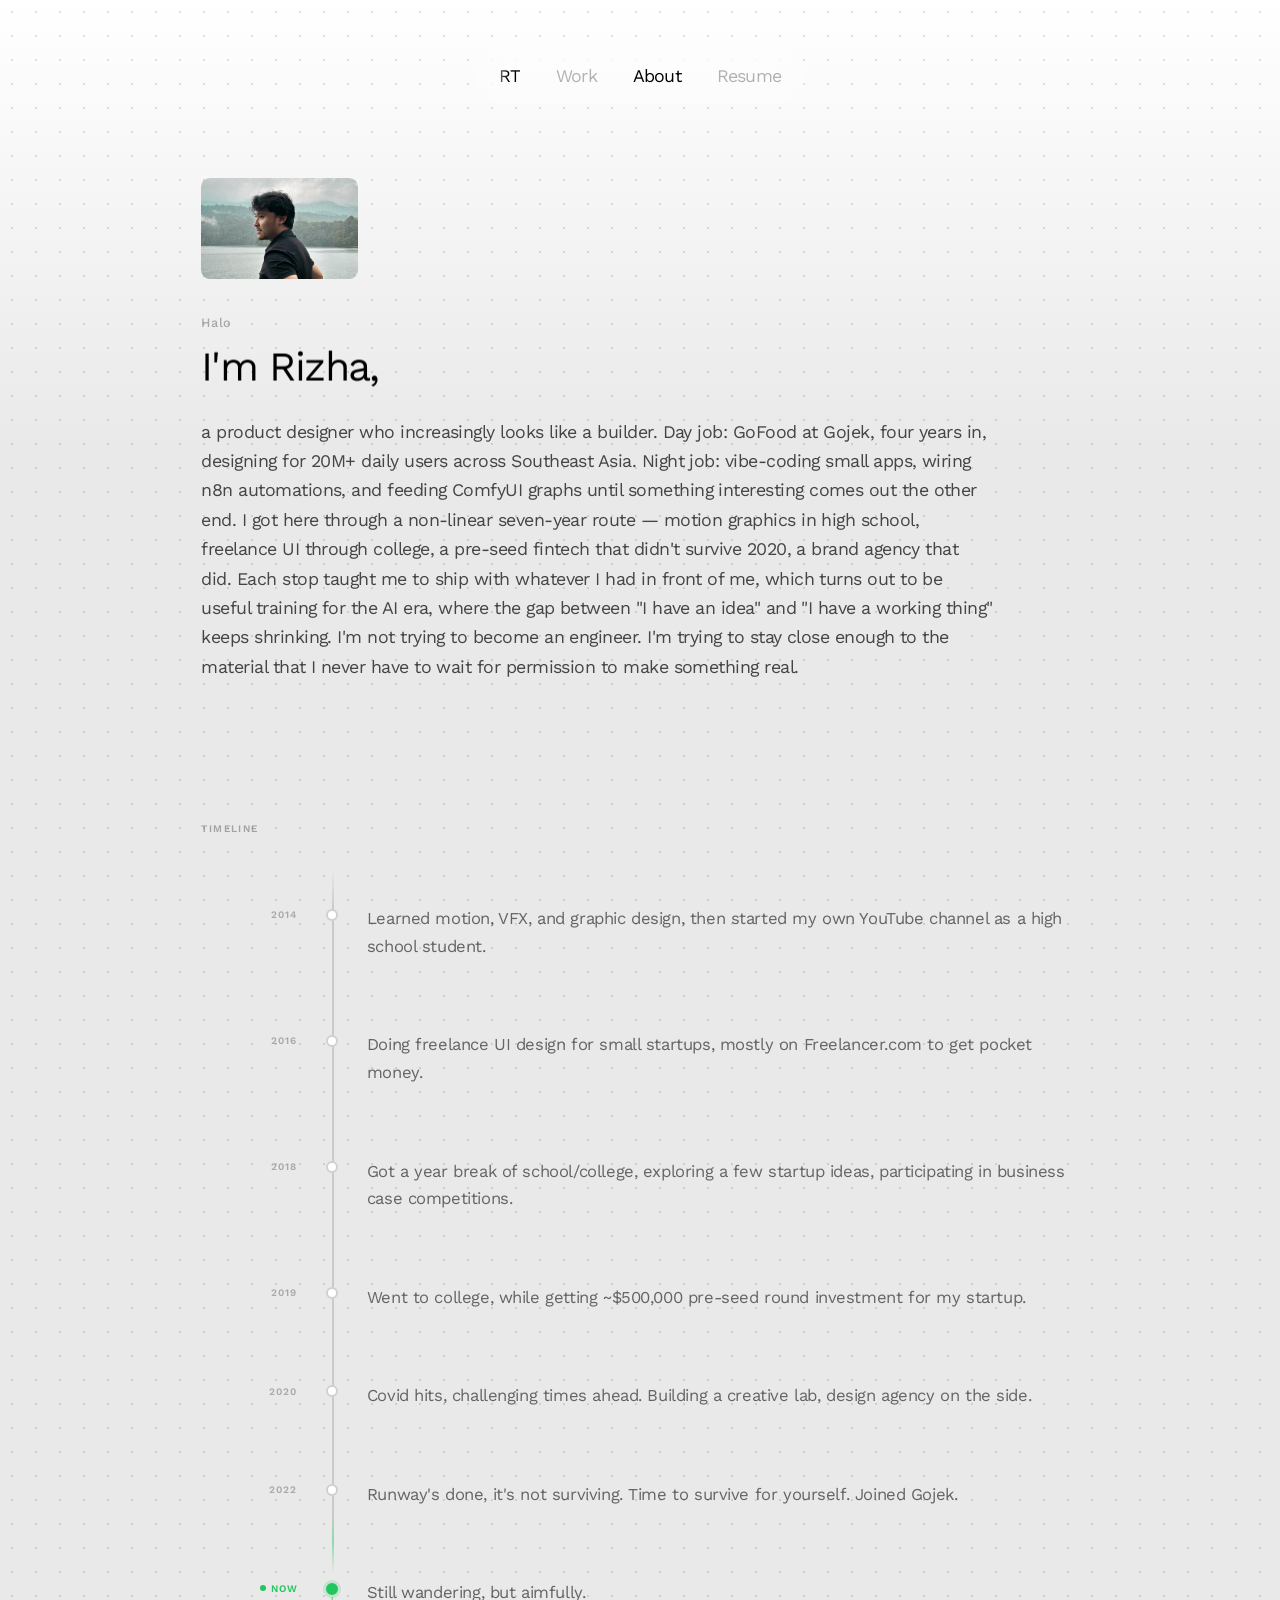
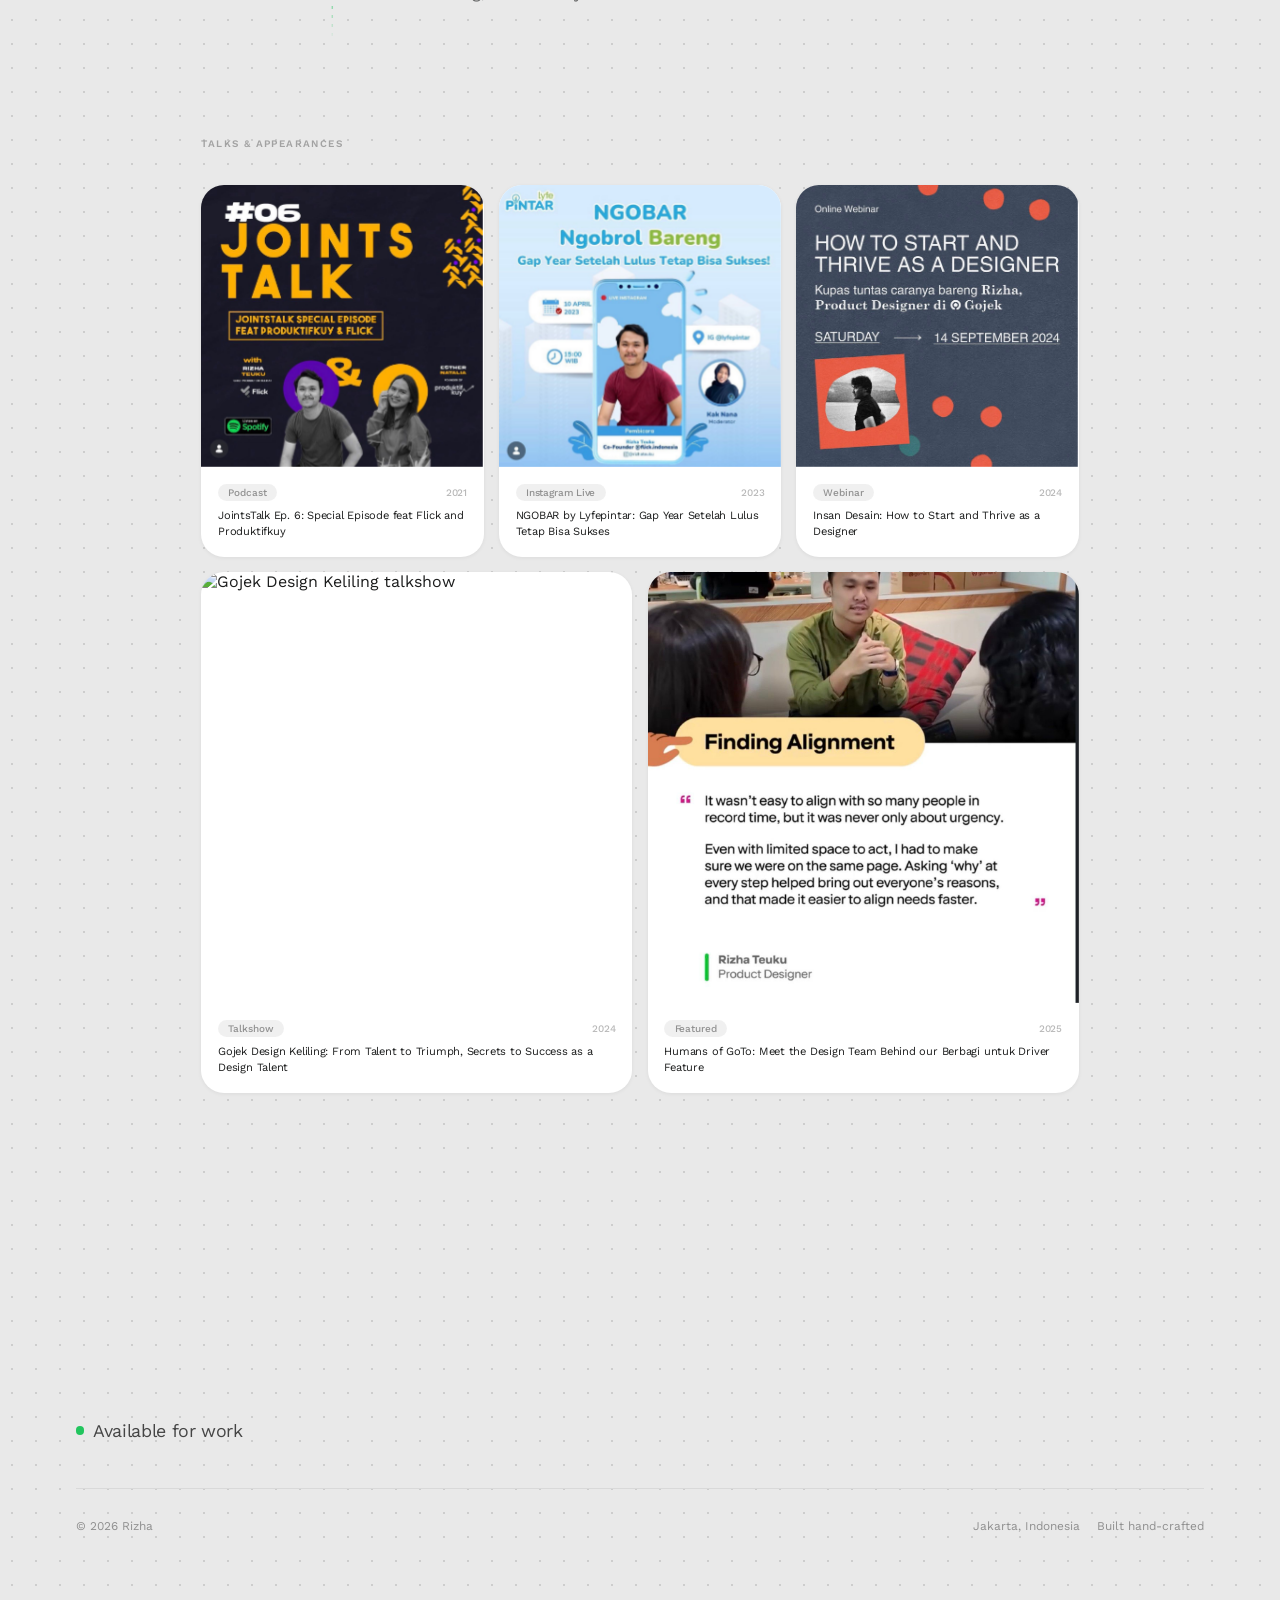
==== commit 16913055: "Remove Pijar card, rework talks grid to 3+2 layout, fix hover lag Switches from 6-card 3-col grid to" ====
--- a/about.html
+++ b/about.html
@@ -290,9 +290,12 @@
     /* ── TALKS ────────────────────────────────────────────── */
     .talks-grid {
       display: grid;
-      grid-template-columns: repeat(3, 1fr);
+      grid-template-columns: repeat(6, 1fr);
       gap: clamp(10px, 1.2vw, 18px);
     }
+    .talk-card:nth-child(-n+3) { grid-column: span 2; }
+    .talk-card:nth-child(n+4)  { grid-column: span 3; }
+
     .talk-card {
       border-radius: clamp(14px, 1.8vw, 28px);
       overflow: hidden;
@@ -301,28 +304,29 @@
       flex-direction: column;
       opacity: 0;
       transform: translateY(20px);
+      box-shadow: 0 1px 4px rgba(0,0,0,0.06);
       transition:
         opacity    0.65s cubic-bezier(0.16, 1, 0.3, 1),
-        transform  0.65s cubic-bezier(0.16, 1, 0.3, 1),
-        box-shadow 0.4s ease;
+        transform  0.65s cubic-bezier(0.16, 1, 0.3, 1);
     }
     .talk-card.revealed { opacity: 1; transform: translateY(0); }
-    .talk-card:hover { box-shadow: 0 12px 40px rgba(0,0,0,0.10); }
+    .talk-card.revealed:hover { transform: translateY(-4px); }
 
     .talk-card-img-wrap {
       position: relative;
       overflow: hidden;
       aspect-ratio: 1;
       flex-shrink: 0;
+      will-change: transform;
     }
     .talk-card-img {
       width: 100%; height: 100%;
       object-fit: cover;
       display: block;
       transition: transform 0.6s cubic-bezier(0.16, 1, 0.3, 1);
+      will-change: transform;
       user-select: none;
       pointer-events: none;
-      draggable: false;
     }
     .talk-card:hover .talk-card-img { transform: scale(1.05); }
 
@@ -349,23 +353,7 @@
     .talk-card:hover .talk-card-icon { opacity: 1; transform: scale(1); }
     .talk-card-icon svg { width: clamp(12px, 1.1vw, 18px); height: clamp(12px, 1.1vw, 18px); }
 
-    .talk-card-placeholder {
-      aspect-ratio: 1;
-      background: #f5f4f1;
-      display: flex; flex-direction: column;
-      align-items: center; justify-content: center;
-      gap: clamp(8px, 1vw, 14px);
-      padding: clamp(20px, 2.5vw, 36px);
-      text-align: center;
-    }
-    .talk-card-placeholder-title {
-      font-size: clamp(12px, 0.93vw, 15px);
-      color: #8f8f8f;
-      letter-spacing: -0.02em;
-      line-height: 1.45;
-    }
-
-    .talk-card-body {
+.talk-card-body {
       padding: clamp(12px, 1.3vw, 20px);
       display: flex; flex-direction: column;
       gap: clamp(5px, 0.55vw, 8px);
@@ -571,9 +559,13 @@
     /* ── RESPONSIVE ───────────────────────────────────────── */
     @media (max-width: 900px) {
       .talks-grid { grid-template-columns: repeat(2, 1fr); }
+      .talk-card:nth-child(-n+3),
+      .talk-card:nth-child(n+4) { grid-column: span 1; }
     }
     @media (max-width: 480px) {
       .talks-grid { grid-template-columns: repeat(2, 1fr); gap: 8px; }
+      .talk-card:nth-child(-n+3),
+      .talk-card:nth-child(n+4) { grid-column: span 1; }
     }
     @media (max-width: 768px) {
       .footer-top { flex-direction: column; gap: 40px; }
@@ -773,19 +765,6 @@
           <p class="talk-card-title">Humans of GoTo: Meet the Design Team Behind our Berbagi untuk Driver Feature</p>
         </div>
       </a>
-
-      <div class="talk-card">
-        <div class="talk-card-placeholder">
-          <span class="talk-type">Webinar</span>
-          <p class="talk-card-placeholder-title">Future Skills by Pijar Foundation: Research & Design — Membuat Desain Product Yang Tepat!</p>
-        </div>
-        <div class="talk-card-body">
-          <div class="talk-card-meta">
-            <span class="talk-type" style="opacity:0; pointer-events:none;">·</span>
-            <span class="talk-year">2026</span>
-          </div>
-        </div>
-      </div>
 
     </div>
   </section>
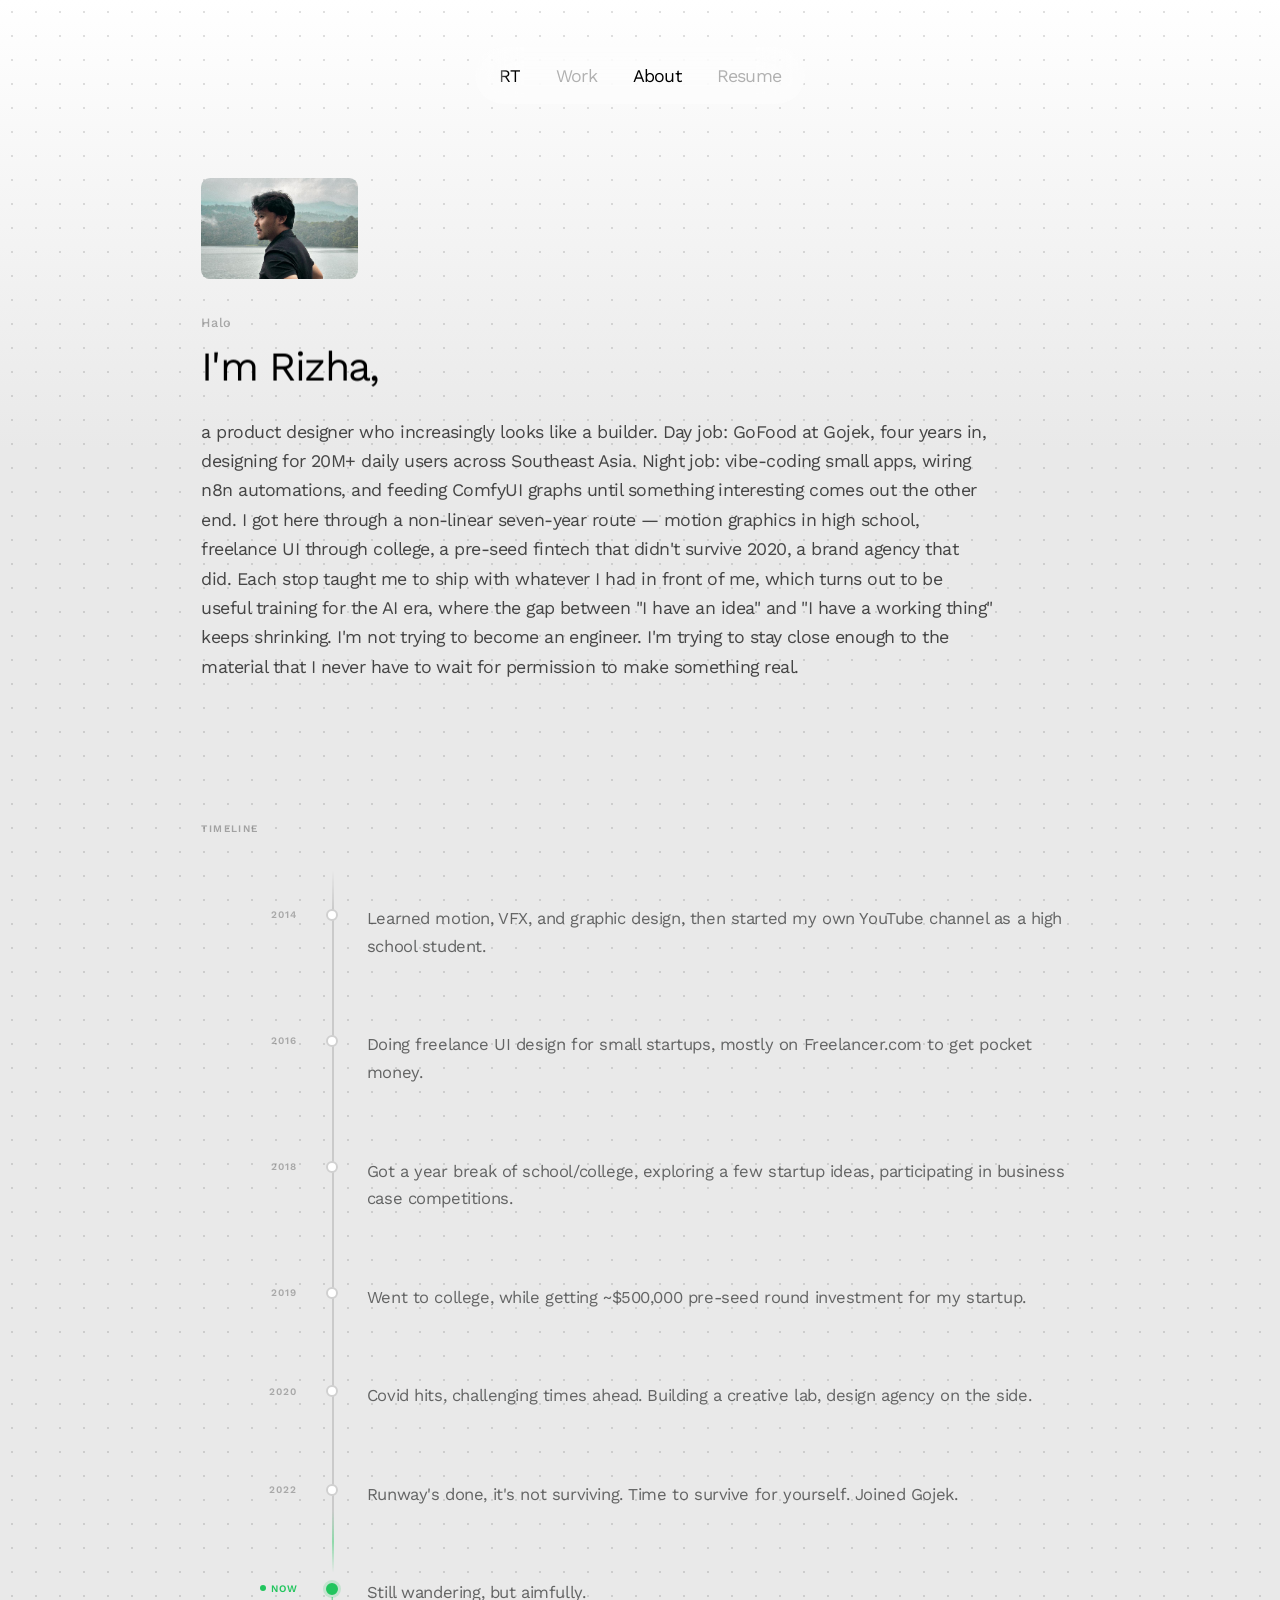
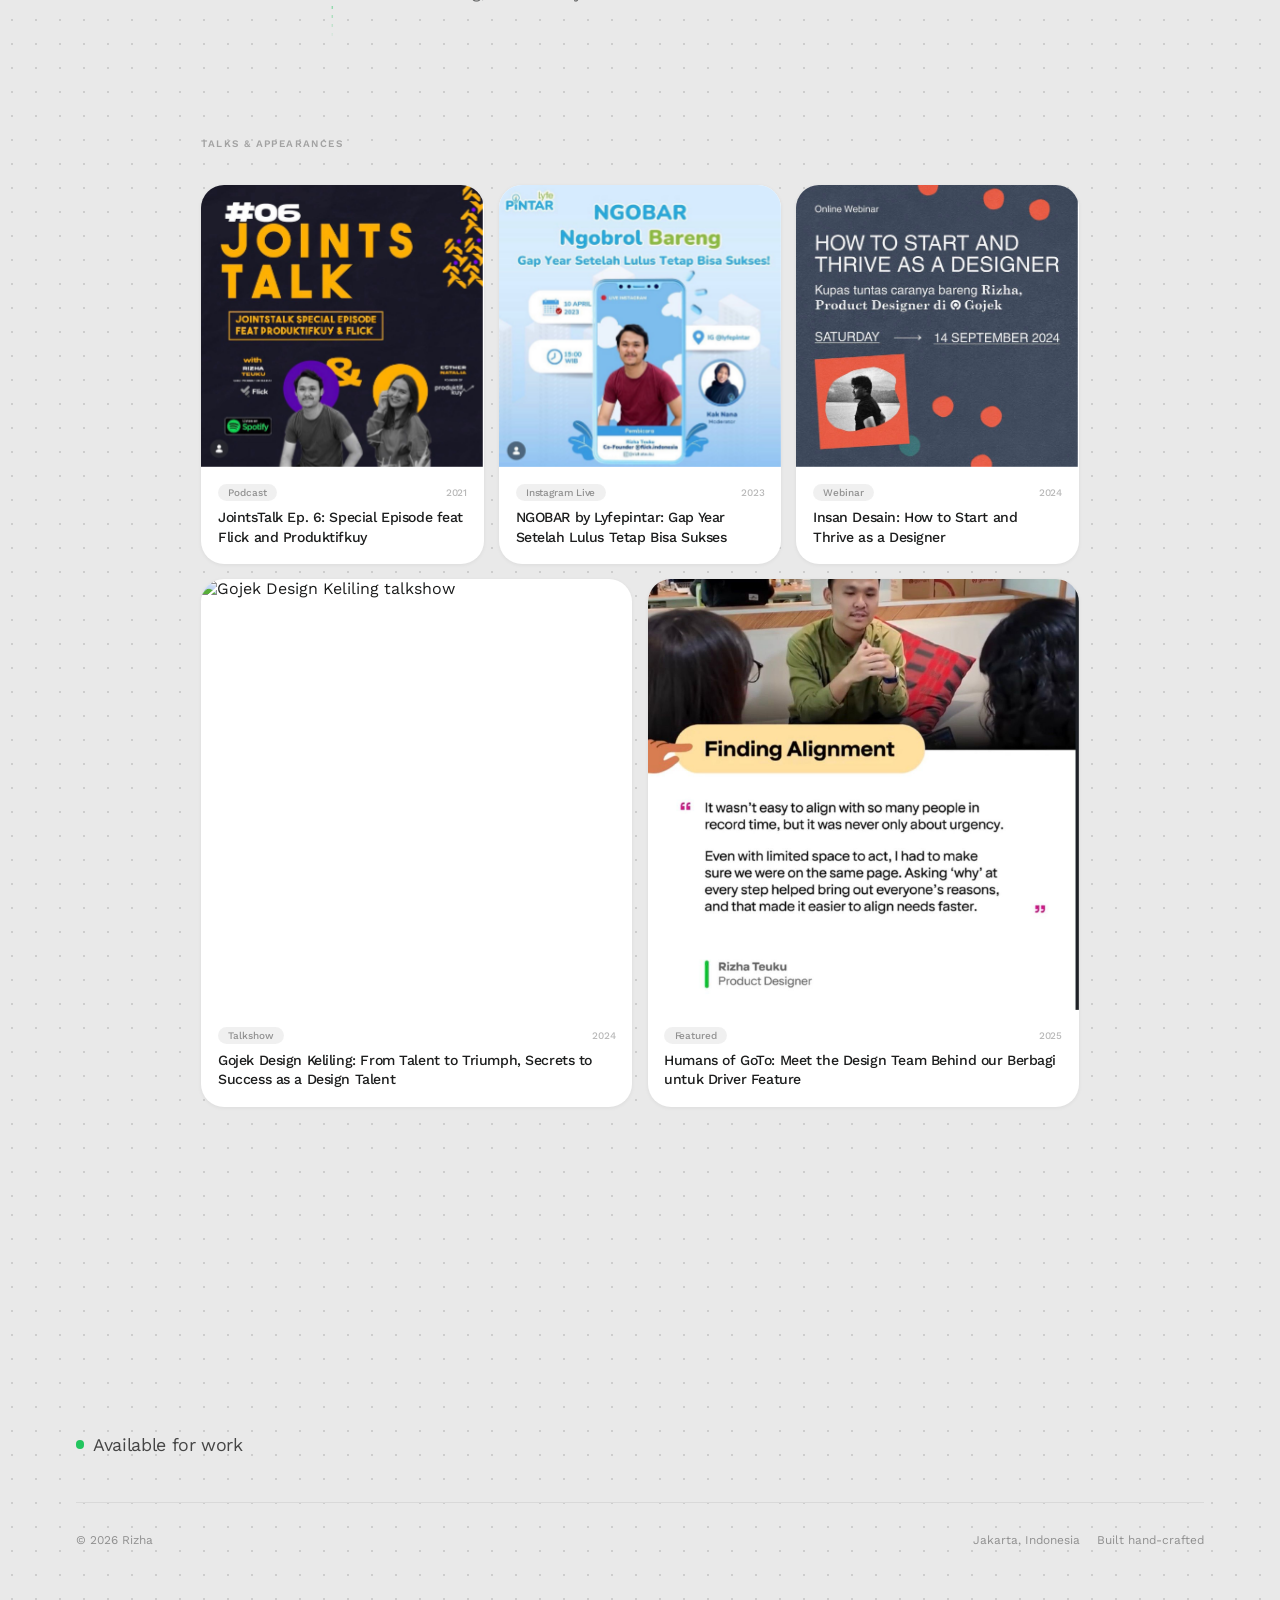
==== commit b96d9040: "Increase talk card title size and weight for better readability Co-Authored-By: Claude Sonnet 4.6 <n" ====
--- a/about.html
+++ b/about.html
@@ -381,10 +381,11 @@
       white-space: nowrap;
     }
     .talk-card-title {
-      font-size: clamp(11px, 0.87vw, 14px);
+      font-size: clamp(13px, 1.1vw, 18px);
+      font-weight: 500;
       color: #1c1d1d;
-      letter-spacing: -0.02em;
-      line-height: 1.45;
+      letter-spacing: -0.03em;
+      line-height: 1.4;
     }
 
     /* ── FOOTER ───────────────────────────────────────────── */
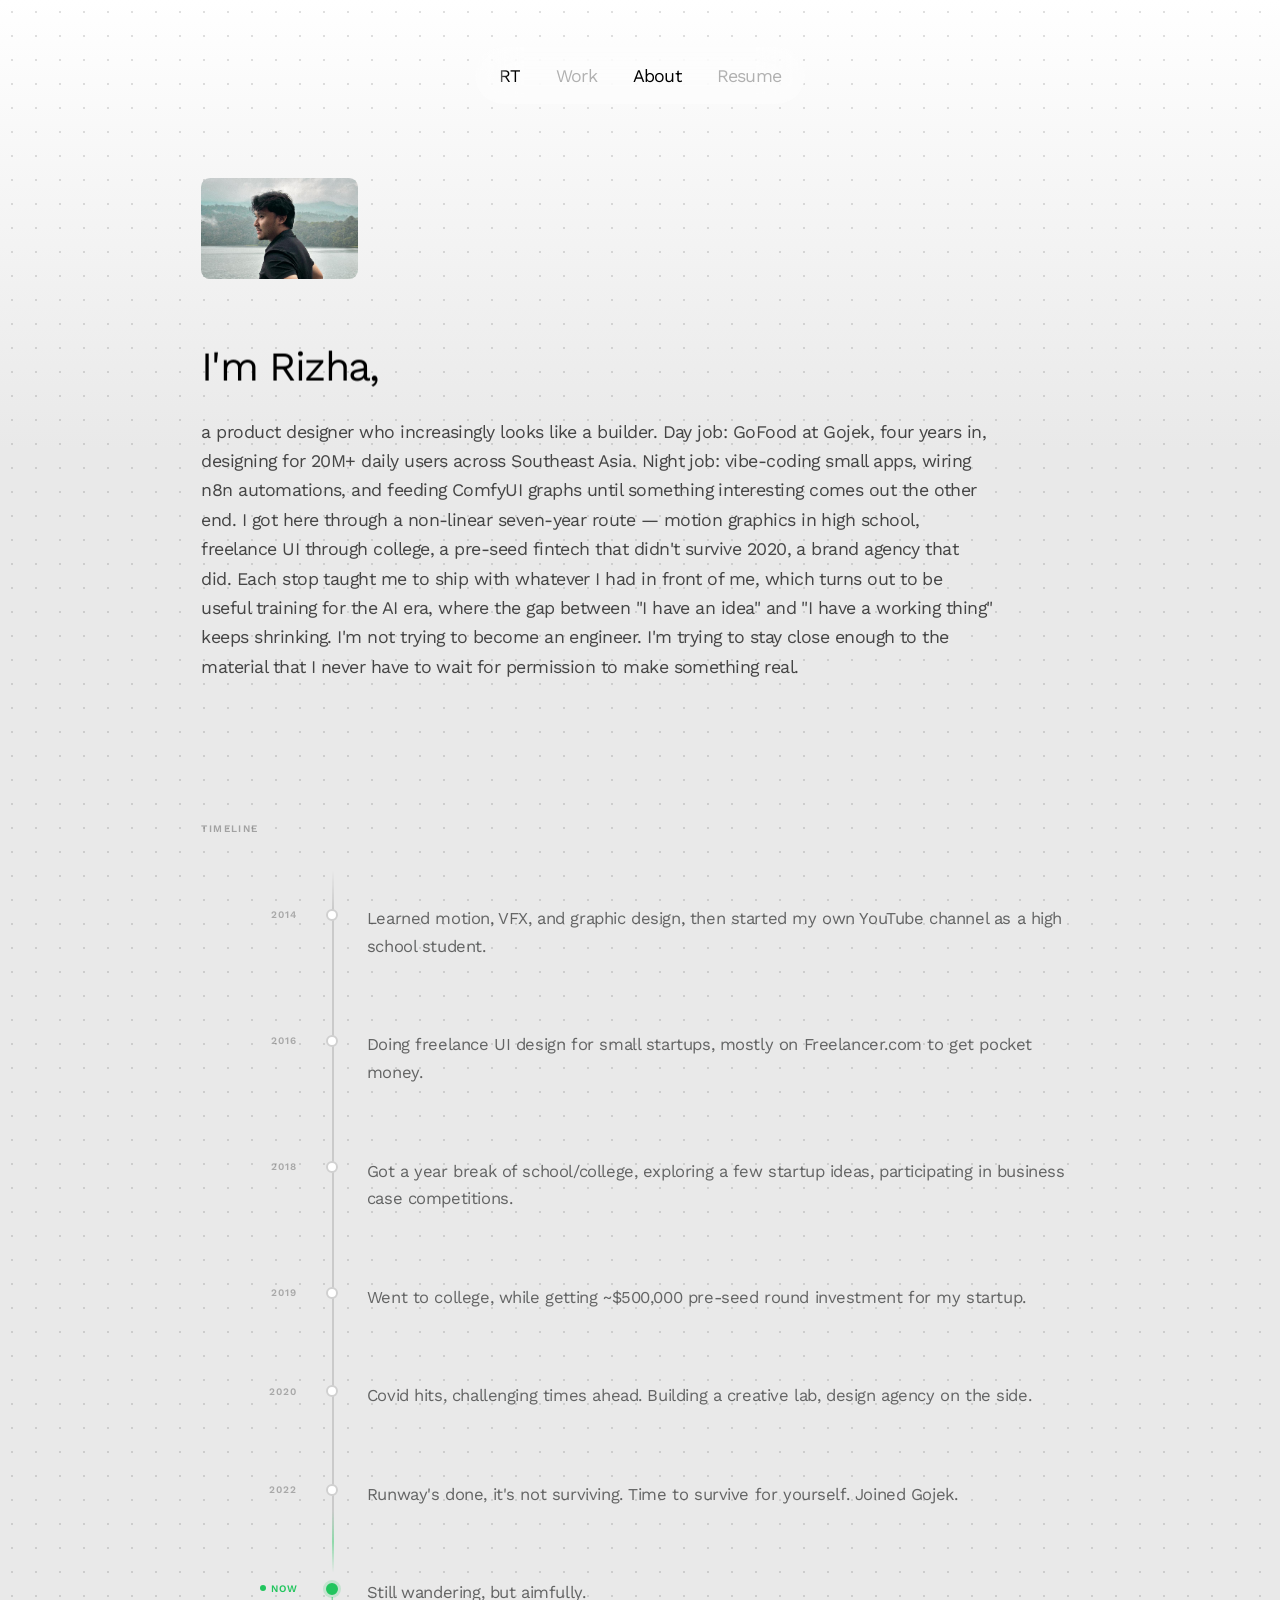
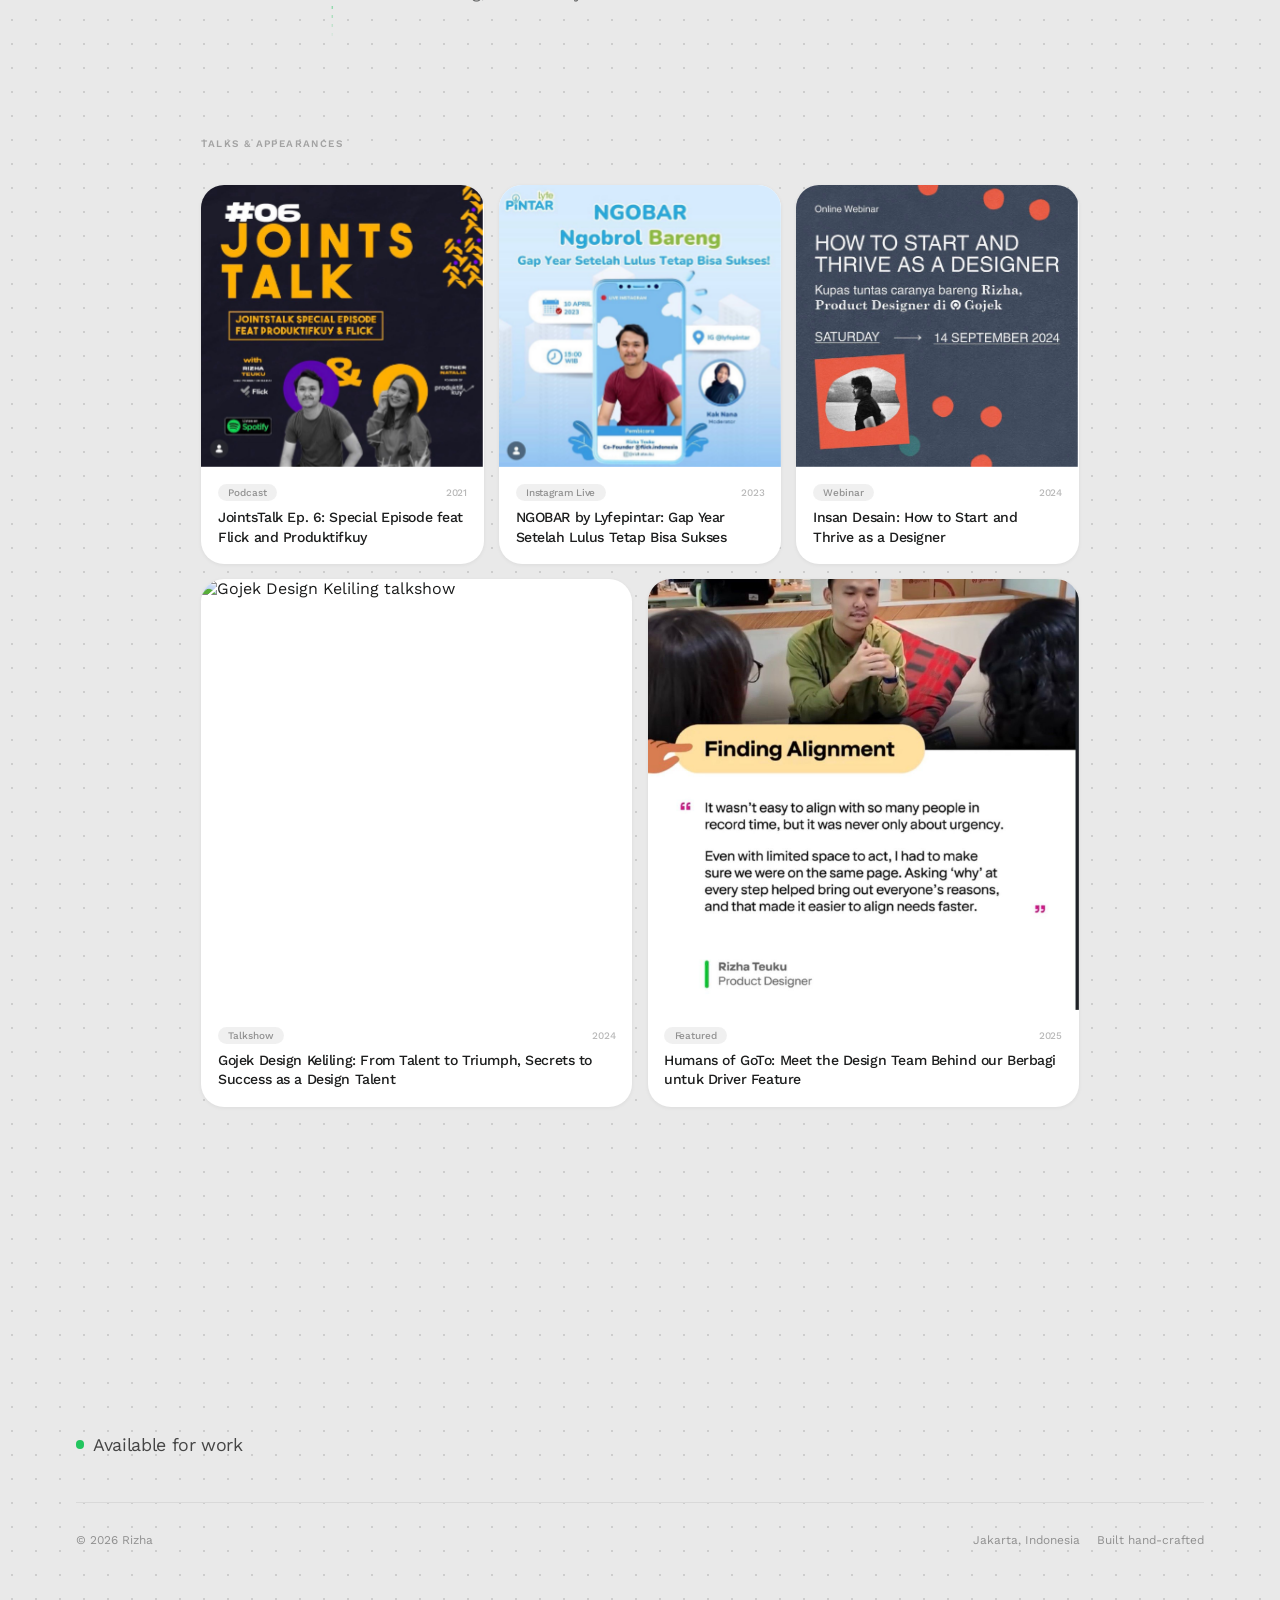
==== commit 2ef6e083: "Add magnetic cursor warp effect to nav and footer links Cursor morphs into a pill wrapping the hover" ====
--- a/about.html
+++ b/about.html
@@ -555,6 +555,18 @@
         -webkit-backdrop-filter: blur(0px);
       }
       #cursor-glow.text-cursor::before { opacity: 0; }
+
+      /* magnetic warp — cursor wraps the hovered element */
+      #cursor-glow.mag-warp {
+        width: var(--mag-w, 52px);
+        height: var(--mag-h, 20px);
+        border-radius: 100px;
+        background: rgba(0, 0, 0, 0.06);
+        border-color: rgba(0, 0, 0, 0.16);
+        backdrop-filter: blur(0px);
+        -webkit-backdrop-filter: blur(0px);
+      }
+      #cursor-glow.mag-warp::before { opacity: 0; }
     }
 
     /* ── RESPONSIVE ───────────────────────────────────────── */
@@ -592,10 +604,10 @@
 
   <!-- NAV -->
   <nav>
-    <a href="/" class="nav-logo">RT</a>
-    <a href="/#work" class="nav-link">Work</a>
-    <a href="about.html" class="nav-link active">About</a>
-    <a href="resume.html" class="nav-link">Resume</a>
+    <a href="/" class="nav-logo" data-magnetic>RT</a>
+    <a href="/#work" class="nav-link" data-magnetic>Work</a>
+    <a href="about.html" class="nav-link active" data-magnetic>About</a>
+    <a href="resume.html" class="nav-link" data-magnetic>Resume</a>
   </nav>
 
   <!-- HERO -->
@@ -783,9 +795,9 @@
       <div class="connect-col">
         <p class="connect-label">Connect</p>
         <div class="connect-links">
-          <a href="https://www.linkedin.com/in/rizhateuku/" target="_blank" rel="noopener">LinkedIn</a>
-          <a href="https://dribbble.com/rizhateuku" target="_blank" rel="noopener">Dribbble</a>
-          <a href="https://www.instagram.com/rizhateuku/" target="_blank" rel="noopener">Instagram</a>
+          <a href="https://www.linkedin.com/in/rizhateuku/" target="_blank" rel="noopener" data-magnetic>LinkedIn</a>
+          <a href="https://dribbble.com/rizhateuku" target="_blank" rel="noopener" data-magnetic>Dribbble</a>
+          <a href="https://www.instagram.com/rizhateuku/" target="_blank" rel="noopener" data-magnetic>Instagram</a>
         </div>
       </div>
     </div>
@@ -814,6 +826,7 @@
       document.addEventListener('mouseup',   () => cur.classList.remove('clicking'));
 
       document.querySelectorAll('a, button').forEach(el => {
+        if (el.hasAttribute('data-magnetic')) return;
         el.addEventListener('mouseenter', () => cur.classList.add('hovering'));
         el.addEventListener('mouseleave', () => cur.classList.remove('hovering'));
       });
@@ -829,9 +842,44 @@
         el.addEventListener('mouseleave', () => cur.classList.remove('text-cursor'));
       });
 
+      // Magnetic cursor warp — element shifts toward cursor, cursor wraps the element
+      let magEl = null, magTX = 0, magTY = 0;
+      document.querySelectorAll('[data-magnetic]').forEach(el => {
+        el.addEventListener('mouseenter', () => {
+          magEl = el;
+          const r = el.getBoundingClientRect();
+          cur.style.setProperty('--mag-w', (r.width  + 20) + 'px');
+          cur.style.setProperty('--mag-h', (r.height + 20) + 'px');
+          magTX = r.left + r.width  / 2;
+          magTY = r.top  + r.height / 2;
+          cur.classList.remove('hovering', 'text-cursor');
+          cur.classList.add('mag-warp');
+          el.style.transition = 'none';
+        });
+        el.addEventListener('mousemove', e => {
+          if (!magEl) return;
+          const r  = el.getBoundingClientRect();
+          const ex = r.left + r.width  / 2;
+          const ey = r.top  + r.height / 2;
+          const dx = e.clientX - ex;
+          const dy = e.clientY - ey;
+          el.style.transform = `translate(${dx * 0.28}px, ${dy * 0.28}px)`;
+          magTX = ex + dx * 0.10;
+          magTY = ey + dy * 0.10;
+        });
+        el.addEventListener('mouseleave', () => {
+          magEl = null;
+          el.style.transition = 'transform 0.65s cubic-bezier(0.34, 1.56, 0.64, 1)';
+          el.style.transform  = '';
+          cur.classList.remove('mag-warp');
+        });
+      });
+
       (function tick() {
-        cx += (mx - cx) * 0.13;
-        cy += (my - cy) * 0.13;
+        const tx = magEl ? magTX : mx;
+        const ty = magEl ? magTY : my;
+        cx += (tx - cx) * (magEl ? 0.18 : 0.13);
+        cy += (ty - cy) * (magEl ? 0.18 : 0.13);
         cur.style.left = cx + 'px';
         cur.style.top  = cy + 'px';
         cur.style.transform = 'translate(-50%, -50%)';
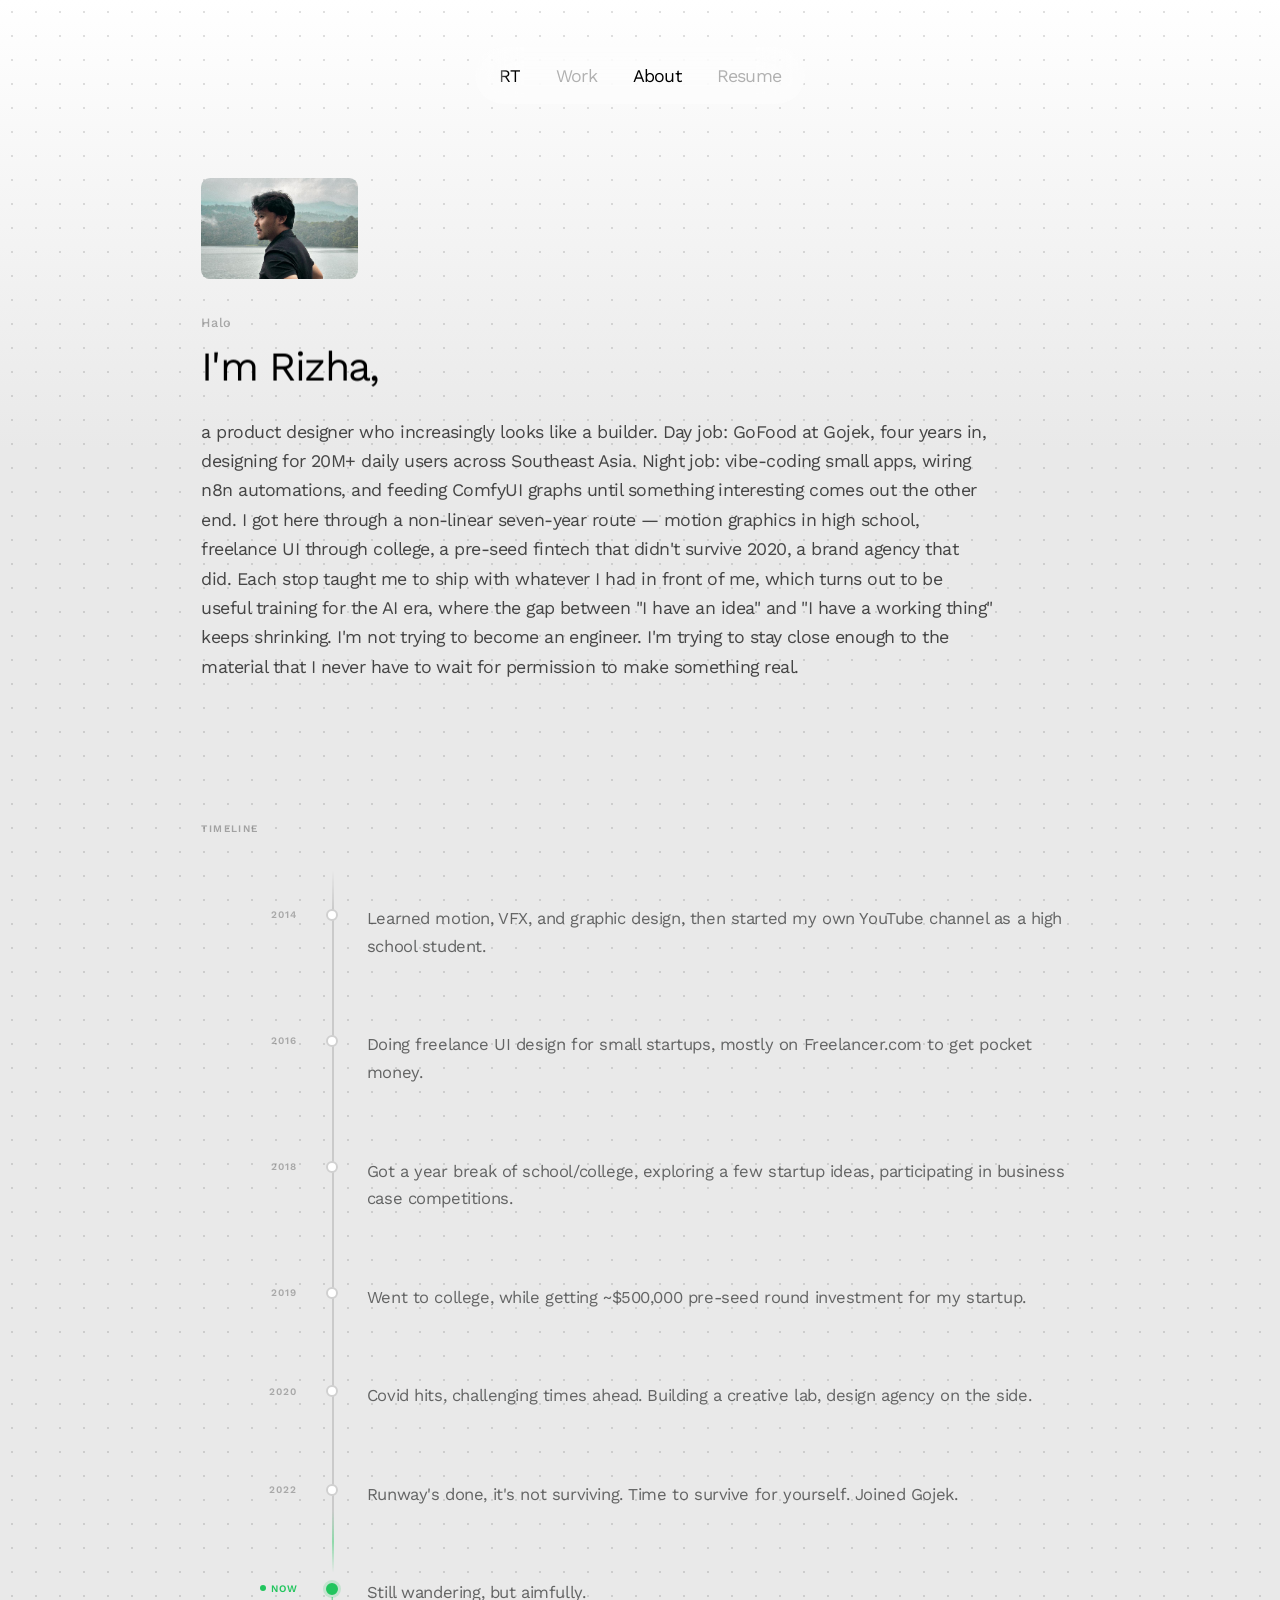
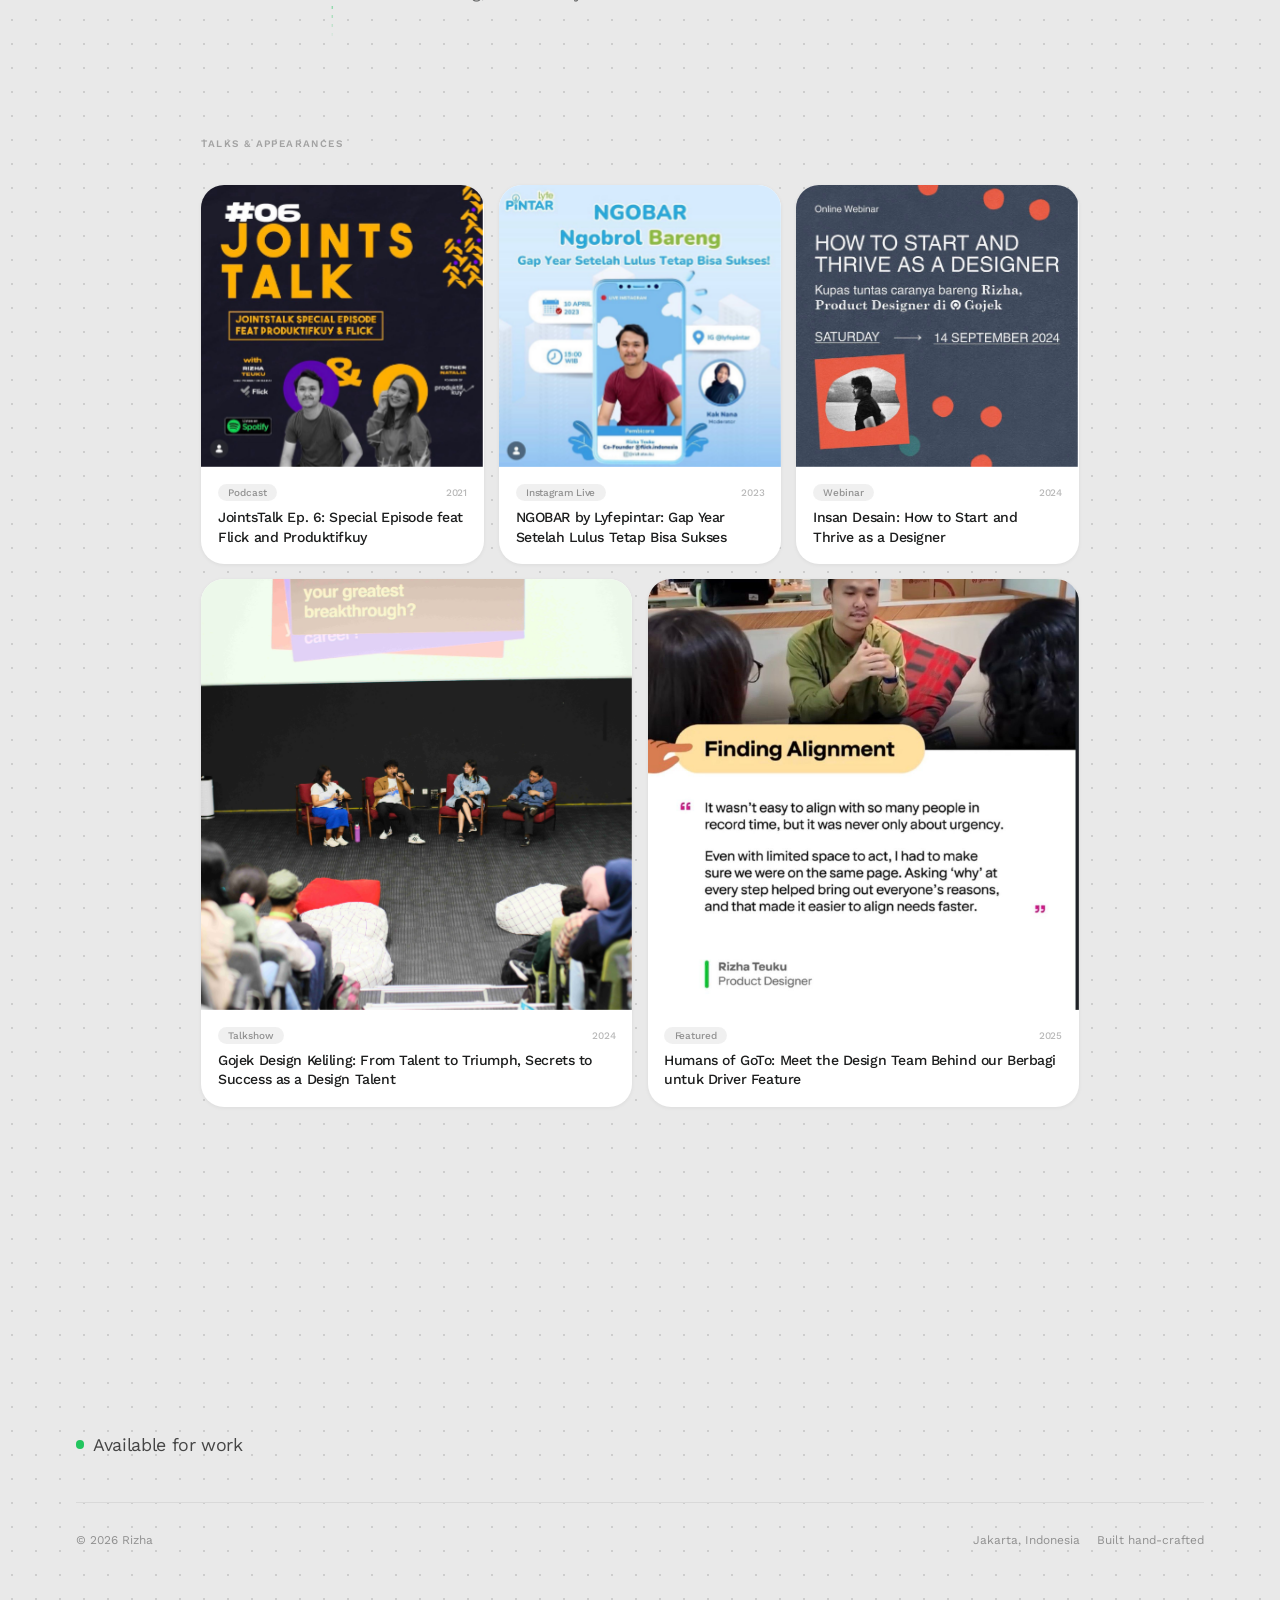
==== commit 7c753e5a: "Replace GDK talkshow image with compressed version Co-Authored-By: Claude Sonnet 4.6 <noreply@anthro" ====
--- a/about.html
+++ b/about.html
@@ -741,7 +741,7 @@
 
       <a href="https://www.instagram.com/p/DB0xtojSaMN/?img_index=1&igsh=dHNraTlmamd4ZHEy" target="_blank" rel="noopener" class="talk-card">
         <div class="talk-card-img-wrap">
-          <img src="GDK.JPG" alt="Gojek Design Keliling talkshow" class="talk-card-img" draggable="false">
+          <img src="GDK-compressed.jpeg" alt="Gojek Design Keliling talkshow" class="talk-card-img" draggable="false">
           <div class="talk-card-overlay">
             <div class="talk-card-icon">
               <svg viewBox="0 0 20 20" fill="none" xmlns="http://www.w3.org/2000/svg">
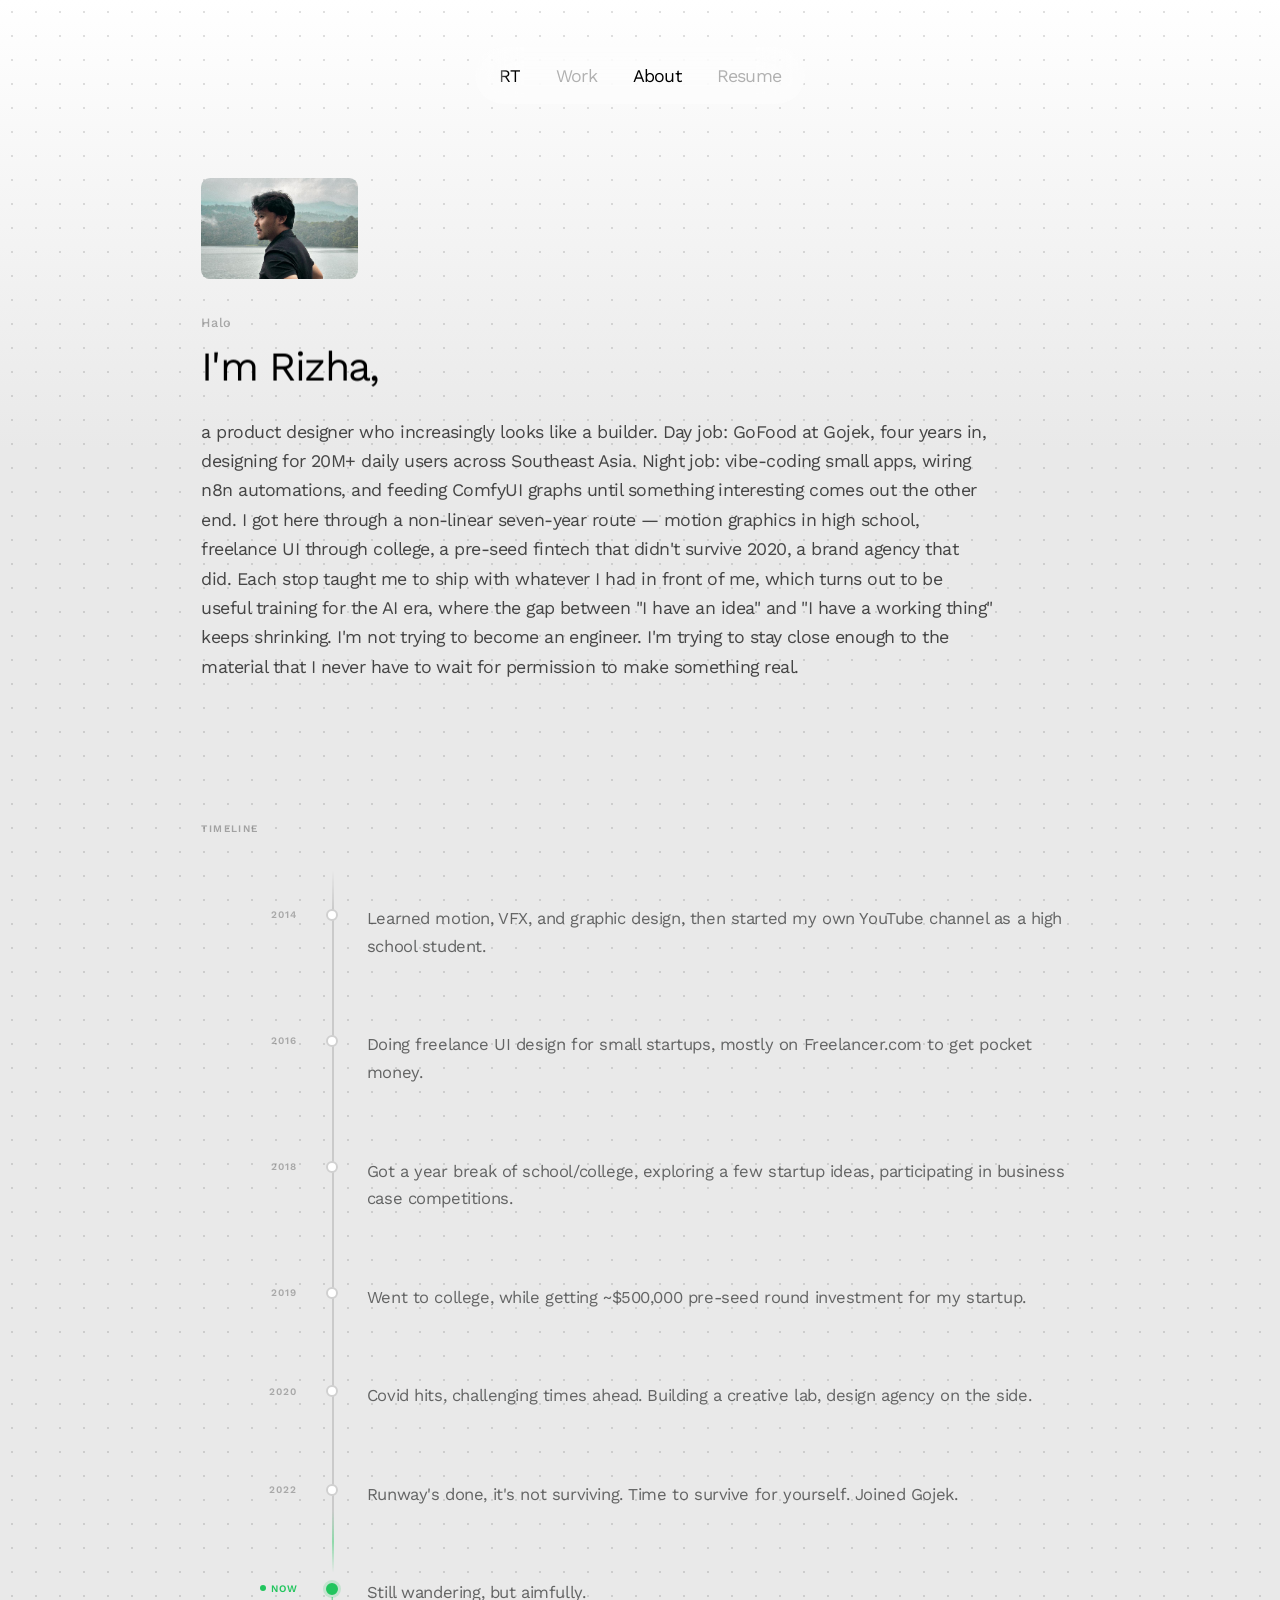
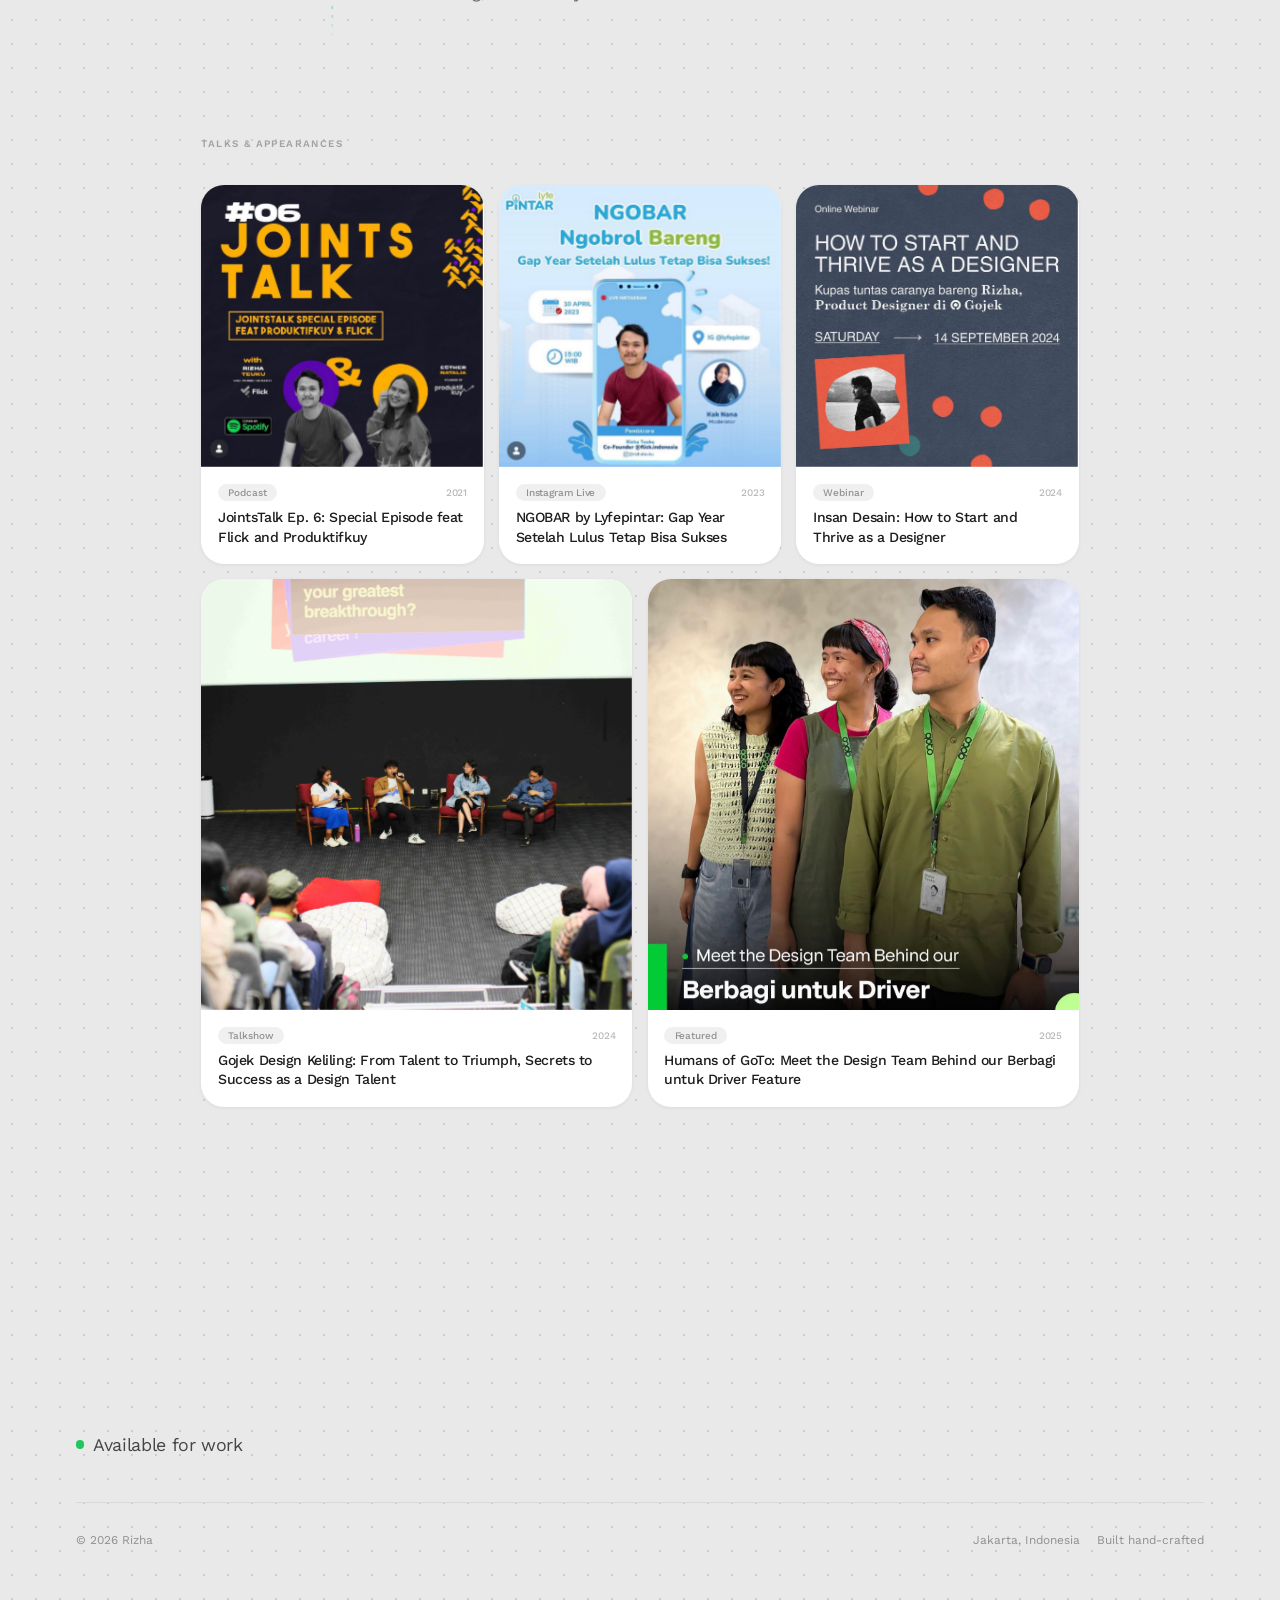
==== commit d6e0981e: "Replace Humans of GoTo image with updated version Co-Authored-By: Claude Sonnet 4.6 <noreply@anthrop" ====
--- a/about.html
+++ b/about.html
@@ -761,7 +761,7 @@
 
       <a href="https://www.instagram.com/p/DPQtok1k9SY/?igsh=MTBtejB4c3Y2aHZnbw==" target="_blank" rel="noopener" class="talk-card">
         <div class="talk-card-img-wrap">
-          <img src="HoG.jpeg" alt="Humans of GoTo" class="talk-card-img" draggable="false">
+          <img src="HoG-updated.jpeg" alt="Humans of GoTo" class="talk-card-img" draggable="false">
           <div class="talk-card-overlay">
             <div class="talk-card-icon">
               <svg viewBox="0 0 20 20" fill="none" xmlns="http://www.w3.org/2000/svg">
